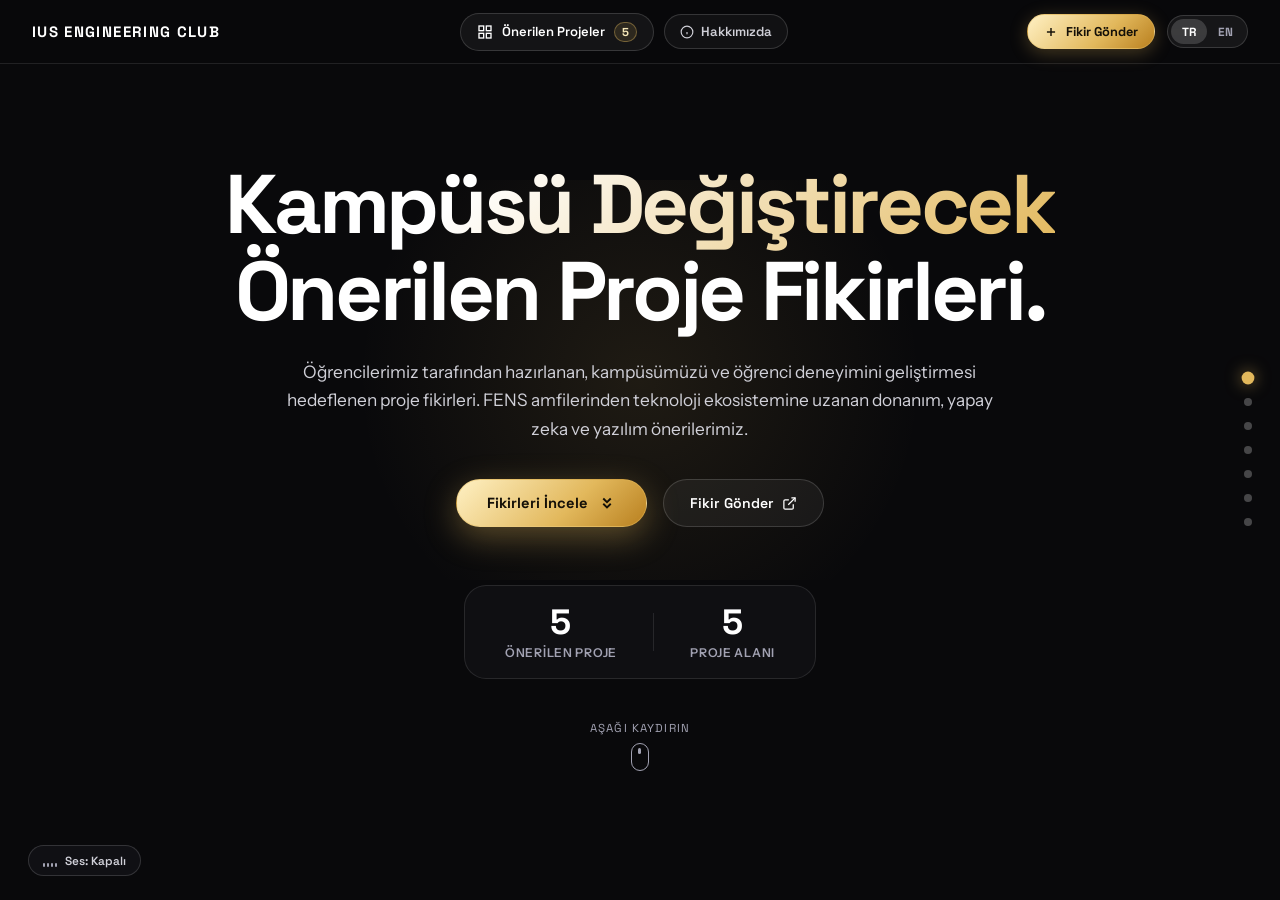
==== projects/index.html @ 91952388 "feat: add dedicated full-screen About Us section and instant root redirect to /projects/" ====
<!DOCTYPE html>
<html lang="tr">
<head>
  <meta charset="UTF-8">
  <meta name="viewport" content="width=device-width, initial-scale=1.0">
  <title id="page-title">IEC // Proje Fikirleri — IUS Mühendislik Kulübü</title>
  <meta name="description" id="page-meta-desc" content="International University of Sarajevo (IUS) Mühendislik Kulübü öğrenci proje fikirleri ve inovasyon portfolyosu. FENS öğrencileri tarafından tasarlanan donanım, IoT, yazılım ve yapay zeka önerileri.">
  <meta name="author" content="IUS Engineering Club (IEC)">
  <meta name="robots" content="index, follow">

  <!-- SEO & Canonical Link -->
  <link rel="canonical" href="https://hasankaan28.github.io/ius-engineering-events-site/projects/">
  <link rel="alternate" hreflang="tr" href="https://hasankaan28.github.io/ius-engineering-events-site/projects/?lang=tr">
  <link rel="alternate" hreflang="en" href="https://hasankaan28.github.io/ius-engineering-events-site/projects/?lang=en">
  <link rel="alternate" hreflang="x-default" href="https://hasankaan28.github.io/ius-engineering-events-site/projects/">

  <!-- Open Graph / Facebook / LinkedIn / WhatsApp Rich Preview -->
  <meta property="og:type" content="website">
  <meta property="og:site_name" content="IUS Engineering Club">
  <meta property="og:url" content="https://hasankaan28.github.io/ius-engineering-events-site/projects/">
  <meta property="og:title" id="og-title" content="IEC // Proje Fikirleri — IUS Mühendislik Kulübü">
  <meta property="og:description" id="og-desc" content="International University of Sarajevo (IUS) Mühendislik Kulübü öğrenci proje fikirleri ve inovasyon portfolyosu. FENS öğrencileri tarafından tasarlanan donanım, IoT, yazılım ve yapay zeka önerileri.">
  <meta property="og:image" content="https://hasankaan28.github.io/ius-engineering-events-site/projects/assets/powerbank_station_hero.jpg">
  <meta property="og:image:secure_url" content="https://hasankaan28.github.io/ius-engineering-events-site/projects/assets/powerbank_station_hero.jpg">
  <meta property="og:image:type" content="image/jpeg">
  <meta property="og:image:width" content="1376">
  <meta property="og:image:height" content="768">
  <meta property="og:image:alt" content="IUS PowerHub Akıllı Powerbank İstasyonu Mühendislik Proje Fikri">
  <meta property="og:locale" content="tr_TR">
  <meta property="og:locale:alternate" content="en_US">

  <!-- Twitter Card -->
  <meta name="twitter:card" content="summary_large_image">
  <meta name="twitter:url" content="https://hasankaan28.github.io/ius-engineering-events-site/projects/">
  <meta name="twitter:title" id="twitter-title" content="IEC // Proje Fikirleri — IUS Mühendislik Kulübü">
  <meta name="twitter:description" id="twitter-desc" content="International University of Sarajevo (IUS) Mühendislik Kulübü öğrenci proje fikirleri ve inovasyon portfolyosu. FENS öğrencileri tarafından tasarlanan donanım, IoT, yazılım ve yapay zeka önerileri.">
  <meta name="twitter:image" content="https://hasankaan28.github.io/ius-engineering-events-site/projects/assets/powerbank_station_hero.jpg">
  <meta name="twitter:image:alt" content="IUS PowerHub Akıllı Powerbank İstasyonu Mühendislik Proje Fikri">

  <!-- Favicon Set -->
  <link rel="icon" type="image/svg+xml" href="./assets/favicon.svg">
  <link rel="alternate icon" type="image/x-icon" href="./assets/favicon.svg">

  <!-- Structured Data: JSON-LD (Schema.org Organization, WebSite & ItemList) -->
  <script type="application/ld+json">
  {
    "@context": "https://schema.org",
    "@graph": [
      {
        "@type": "Organization",
        "@id": "https://hasankaan28.github.io/ius-engineering-events-site/#organization",
        "name": "IUS Engineering Club",
        "alternateName": "IEC",
        "url": "https://hasankaan28.github.io/ius-engineering-events-site/",
        "logo": "https://hasankaan28.github.io/ius-engineering-events-site/projects/assets/powerbank_station_hero.jpg",
        "parentOrganization": {
          "@type": "EducationalOrganization",
          "name": "International University of Sarajevo",
          "alternateName": "IUS",
          "url": "https://www.ius.edu.ba"
        },
        "department": {
          "@type": "Organization",
          "name": "Faculty of Engineering and Natural Sciences (FENS)"
        }
      },
      {
        "@type": "WebSite",
        "@id": "https://hasankaan28.github.io/ius-engineering-events-site/projects/#website",
        "url": "https://hasankaan28.github.io/ius-engineering-events-site/projects/",
        "name": "IEC // Innovation Showcase — IUS Engineering Portfolio",
        "publisher": {
          "@id": "https://hasankaan28.github.io/ius-engineering-events-site/#organization"
        },
        "inLanguage": ["tr", "en"]
      },
      {
        "@type": "ItemList",
        "@id": "https://hasankaan28.github.io/ius-engineering-events-site/projects/#itemlist",
        "name": "IUS Engineering Club Proposed Project Ideas",
        "description": "Student engineering project proposals and campus innovation concepts engineered by FENS students.",
        "numberOfItems": 5,
        "itemListElement": [
          {
            "@type": "ListItem",
            "position": 1,
            "name": "IUS PowerHub (Akıllı Powerbank İstasyonu)",
            "url": "https://hasankaan28.github.io/ius-engineering-events-site/projects/#powerbank-station"
          },
          {
            "@type": "ListItem",
            "position": 2,
            "name": "IUS Dining App (Yemekhane Menü & Geri Bildirim Sistemi)",
            "url": "https://hasankaan28.github.io/ius-engineering-events-site/projects/#dining-menu-system"
          },
          {
            "@type": "ListItem",
            "position": 3,
            "name": "DevHack 2027 (IUS 24 Saatlik Mühendislik Hackathonu)",
            "url": "https://hasankaan28.github.io/ius-engineering-events-site/projects/#devhack-2027"
          },
          {
            "@type": "ListItem",
            "position": 4,
            "name": "AI Prompt & Evaluation Labs (Uygulamalı LLM İstasyonu)",
            "url": "https://hasankaan28.github.io/ius-engineering-events-site/projects/#ai-prompt-labs"
          },
          {
            "@type": "ListItem",
            "position": 5,
            "name": "IUS Engineering Summit 2027 (Kariyer & Teknoloji Zirvesi)",
            "url": "https://hasankaan28.github.io/ius-engineering-events-site/projects/#ius-techsummit-2027"
          }
        ]
      }
    ]
  }
  </script>

  <!-- Google Fonts: Instrument Sans & Space Grotesk -->
  <link rel="preconnect" href="https://fonts.googleapis.com">
  <link rel="preconnect" href="https://fonts.gstatic.com" crossorigin>
  <link href="https://fonts.googleapis.com/css2?family=Instrument+Sans:ital,wght@0,400;0,500;0,600;0,700;1,400;1,600&family=Space+Grotesk:wght@500;600;700&display=swap" rel="stylesheet">
  
  <link rel="stylesheet" href="./style.css?v=5">
</head>
<body class="lang-tr theme-dark">

  <!-- ACCESSIBILITY: SCREEN READER LIVE ANNOUNCEMENTS -->
  <div id="sr-announcements" class="sr-only" aria-live="polite" aria-atomic="true"></div>

  <!-- ACCESSIBILITY: SKIP TO CONTENT -->
  <a href="#projects-wrapper" class="skip-to-content" data-i18n="skip_to_content">İçeriğe Doğrudan Geç</a>

  <!-- ADMIN MODE BANNER (Only displayed if ?admin=true is present in the URL) -->
  <div id="admin-mode-banner" class="admin-mode-banner" style="display: none;" role="status" aria-live="polite">
    <div class="admin-banner-inner">
      <span class="admin-badge">ADMIN MODE</span>
      <span class="admin-text" data-i18n="admin_banner_text">Yönetici Modu Aktif (Önizleme). Değişiklikler yalnızca bu tarayıcıda geçerlidir; kalıcı olması için JSON'u indirip repoya commit edin.</span>
      <a href="index.html" id="exit-admin-btn" class="btn-exit-admin" data-i18n="btn_exit_admin">Çıkış Yap</a>
    </div>
  </div>

  <!-- Ambient Sound Generator (Web Audio API) -->
  <div id="audio-indicator" class="sound-pill" title="Ses Aç/Kapat" data-i18n-title="title_sound" role="button" tabindex="0" aria-pressed="false" aria-label="Arka plan sesi aç veya kapat">
    <span class="sound-wave" aria-hidden="true">
      <span></span><span></span><span></span><span></span>
    </span>
    <span class="sound-label" data-i18n="sound_label">Ses: Kapalı</span>
  </div>

  <!-- FLOATING TOP NAVIGATION -->
  <header class="showcase-nav" role="banner">
    <div class="nav-container">
      <div class="nav-brand">
        <a href="#hero" class="brand-link" aria-label="Ana sayfaya git - IUS Engineering Club">
          <span class="brand-title">IUS ENGINEERING CLUB</span>
        </a>
      </div>

      <nav class="nav-center-menu" aria-label="Proje Kataloğu Gezintisi">
        <button class="nav-menu-btn" id="open-index-drawer" aria-haspopup="dialog" aria-expanded="false" aria-controls="index-drawer" aria-label="Tüm proje fikirleri kataloğunu aç">
          <svg width="16" height="16" viewBox="0 0 24 24" fill="none" stroke="currentColor" stroke-width="2" aria-hidden="true"><rect x="3" y="3" width="7" height="7"></rect><rect x="14" y="3" width="7" height="7"></rect><rect x="14" y="14" width="7" height="7"></rect><rect x="3" y="14" width="7" height="7"></rect></svg>
          <span data-i18n="all_projects">Tüm Fikirler</span>
          <span class="counter-chip" id="nav-project-count" aria-label="Toplam proje sayısı">-</span>
        </button>
        <a href="#about" class="nav-about-btn" id="nav-about-trigger" aria-label="Kulüp Hakkında Bilgi">
          <svg width="14" height="14" viewBox="0 0 24 24" fill="none" stroke="currentColor" stroke-width="2" aria-hidden="true"><circle cx="12" cy="12" r="10"></circle><line x1="12" y1="16" x2="12" y2="12"></line><line x1="12" y1="8" x2="12.01" y2="8"></line></svg>
          <span data-i18n="about_nav_link">Hakkımızda</span>
        </a>
      </nav>

      <div class="nav-actions">
        <!-- Google Form submission button (Fikir Gönder - Untouched) -->
        <a href="https://docs.google.com/forms/d/e/1FAIpQLSeZ3RHZbw2BMaboNw4yS0xLALOv4KXzXdAg1gyF-434rMP5Ew/viewform" target="_blank" rel="noopener noreferrer" class="btn-pill-primary" id="btn-submit-idea" title="Yeni Proje / Fikir Gönder" data-i18n-title="title_submit" aria-label="Google Forms üzerinden yeni proje fikri gönder">
          <svg width="14" height="14" viewBox="0 0 24 24" fill="none" stroke="currentColor" stroke-width="2.5" aria-hidden="true"><line x1="12" y1="5" x2="12" y2="19"></line><line x1="5" y1="12" x2="19" y2="12"></line></svg>
          <span data-i18n="btn_submit_idea">Fikir Gönder</span>
        </a>

        <!-- Language Switcher Pill -->
        <div class="lang-switcher" id="lang-toggle-group" role="group" aria-label="Dil Seçimi">
          <button class="lang-btn active" data-lang="tr" aria-label="Türkçe arayüz">TR</button>
          <button class="lang-btn" data-lang="en" aria-label="English interface">EN</button>
        </div>
      </div>
    </div>
  </header>

  <!-- VERTICAL RIGHT PROGRESS / DOT NAVIGATION -->
  <nav class="side-progress-nav" id="side-nav" aria-label="Bölüm İlerleme Gezintisi">
    <div class="progress-track" aria-hidden="true">
      <div class="progress-bar-fill" id="progress-bar-fill"></div>
    </div>
    <ul class="progress-dots" id="progress-dots-list">
      <!-- Injected dynamically via JS -->
    </ul>
  </nav>

  <!-- MAIN SCROLL CONTAINER -->
  <main class="showcase-scroll-container" id="scroll-container" role="main">

    <!-- HERO SECTION -->
    <section class="snap-section hero-section" id="hero" data-index="0" aria-labelledby="hero-title">
      <div class="hero-backdrop-glow" aria-hidden="true"></div>
      <div class="hero-content">
        <h1 class="hero-headline animate-slide-up" id="hero-title">
          <span class="gradient-text" data-i18n="hero_title_1">Kampüsü Değiştirecek</span><br>
          <span class="white-text" data-i18n="hero_title_2">Önerilen Proje Fikirleri.</span>
        </h1>

        <p class="hero-subtitle animate-slide-up delay-1" data-i18n="hero_subtitle">
          Öğrencilerimiz tarafından hazırlanan, kampüsümüzü ve öğrenci deneyimini geliştirmesi hedeflenen proje fikirleri. FENS amfilerinden teknoloji ekosistemine uzanan donanım, yapay zeka ve yazılım önerilerimiz.
        </p>

        <div class="hero-cta-group animate-slide-up delay-2">
          <a href="#powerbank-station" class="btn-glow-primary" id="start-tour-btn">
            <span data-i18n="hero_explore">Fikirleri İncele</span>
            <svg width="18" height="18" viewBox="0 0 24 24" fill="none" stroke="currentColor" stroke-width="2.5" aria-hidden="true"><path d="M7 13l5 5 5-5M7 6l5 5 5-5"/></svg>
          </a>
          <a href="https://docs.google.com/forms/d/e/1FAIpQLSeZ3RHZbw2BMaboNw4yS0xLALOv4KXzXdAg1gyF-434rMP5Ew/viewform" target="_blank" rel="noopener noreferrer" class="btn-pill-secondary" id="hero-secondary-cta">
            <span data-i18n="btn_submit_idea">Fikir Gönder</span>
            <svg width="15" height="15" viewBox="0 0 24 24" fill="none" stroke="currentColor" stroke-width="2" aria-hidden="true"><path d="M18 13v6a2 2 0 0 1-2 2H5a2 2 0 0 1-2-2V8a2 2 0 0 1 2-2h6"></path><polyline points="15 3 21 3 21 9"></polyline><line x1="10" y1="14" x2="21" y2="3"></line></svg>
          </a>
        </div>

        <!-- HERO STATS BAR (Strictly calculated from data/projects.json) -->
        <div class="hero-stats-bar animate-fade-in delay-3" id="hero-stats-bar" role="region" aria-label="Portfolyo İstatistikleri">
          <div class="stat-item">
            <div class="stat-number" id="hero-stat-projects">-</div>
            <div class="stat-label" data-i18n="stat_projects_label">Önerilen Proje</div>
          </div>
          <div class="stat-divider" aria-hidden="true"></div>
          <div class="stat-item">
            <div class="stat-number" id="hero-stat-categories">-</div>
            <div class="stat-label" data-i18n="stat_categories_label">Proje Alanı</div>
          </div>
        </div>

        <div class="scroll-down-hint" aria-hidden="true">
          <span data-i18n="scroll_hint">Aşağı Kaydırın</span>
          <div class="mouse-icon">
            <div class="wheel"></div>
          </div>
        </div>
      </div>
    </section>

    <!-- DYNAMIC PROJECT ARTICLES CONTAINER -->
    <div id="projects-wrapper" role="feed" aria-busy="false" aria-label="Önerilen Proje Fikirleri">
      <!-- Loading Skeleton (Replaced upon fetch) -->
      <div class="projects-loading-state" id="projects-loading-state" role="status">
        <div class="loading-spinner" aria-hidden="true"></div>
        <p data-i18n="loading_projects">Proje fikirleri yükleniyor...</p>
      </div>
    </div>

    <!-- ABOUT SECTION (Hakkımızda - Kulüp Vizyonu, Odak Alanları & İletişim) -->
    <section class="snap-section about-section" id="about" data-index="6" aria-labelledby="about-heading">
      <div class="about-backdrop-glow" aria-hidden="true"></div>
      <div class="about-container">
        
        <!-- Header & Emblem -->
        <div class="about-header-block animate-slide-up">
          <div class="about-emblem-row">
            <img src="./assets/favicon.svg" alt="IUS Engineering Club Emblem" class="about-club-emblem" width="48" height="48" loading="lazy">
            <div class="hero-badge about-badge">
              <span class="badge-dot"></span>
              <span data-i18n="about_badge">Kulüp Vizyonu & Topluluk</span>
            </div>
          </div>
          <h2 class="about-headline" id="about-heading">
            <span class="gradient-text" data-i18n="about_title_1">Geleceği Birlikte</span>
            <span class="white-text" data-i18n="about_title_2">İnşa Ediyoruz.</span>
          </h2>
          <p class="about-subtitle" data-i18n="about_subtitle">
            Uluslararası Saraybosna Üniversitesi Mühendislik ve Doğa Bilimleri Fakültesi (FENS) bünyesinde; teorik eğitimi kampüsün ihtiyaçlarına ve küresel mühendislik vizyonuna uygun somut projelere dönüştüren öğrenci inovasyon topluluğu.
          </p>
        </div>

        <!-- 3 Pillars Grid -->
        <div class="about-pillars-grid">
          <div class="about-pillar-card">
            <div class="about-pillar-icon" aria-hidden="true">
              <svg width="24" height="24" viewBox="0 0 24 24" fill="none" stroke="var(--accent-gold)" stroke-width="2"><rect x="4" y="4" width="16" height="16" rx="2"></rect><rect x="9" y="9" width="6" height="6"></rect><line x1="9" y1="1" x2="9" y2="4"></line><line x1="15" y1="1" x2="15" y2="4"></line><line x1="9" y1="20" x2="9" y2="23"></line><line x1="15" y1="20" x2="15" y2="23"></line><line x1="20" y1="9" x2="23" y2="9"></line><line x1="20" y1="15" x2="23" y2="15"></line><line x1="1" y1="9" x2="4" y2="9"></line><line x1="1" y1="15" x2="4" y2="15"></line></svg>
            </div>
            <h3 class="about-pillar-title" data-i18n="about_pillar_1_title">Donanım & Kampüs IoT</h3>
            <p class="about-pillar-desc" data-i18n="about_pillar_1_desc">Öğrenci kartı (RFID) entegrasyonlu akıllı dolaplar, otonom güç istasyonları ve mikrodenetleyici tabanlı kampüs donanımları.</p>
          </div>

          <div class="about-pillar-card">
            <div class="about-pillar-icon" aria-hidden="true">
              <svg width="24" height="24" viewBox="0 0 24 24" fill="none" stroke="var(--accent-cyan)" stroke-width="2"><polyline points="16 18 22 12 16 6"></polyline><polyline points="8 6 2 12 8 18"></polyline><line x1="14" y1="4" x2="10" y2="20"></line></svg>
            </div>
            <h3 class="about-pillar-title" data-i18n="about_pillar_2_title">Yazılım & Yapay Zeka</h3>
            <p class="about-pillar-desc" data-i18n="about_pillar_2_desc">Yemekhane canlı veri sistemleri, akran LLM ve modern araç laboratuvarları ile açık kaynak yazılım mimarileri.</p>
          </div>

          <div class="about-pillar-card">
            <div class="about-pillar-icon" aria-hidden="true">
              <svg width="24" height="24" viewBox="0 0 24 24" fill="none" stroke="var(--accent-gold-light)" stroke-width="2"><path d="M17 21v-2a4 4 0 0 0-4-4H5a4 4 0 0 0-4 4v2"></path><circle cx="9" cy="7" r="4"></circle><path d="M23 21v-2a4 4 0 0 0-3-3.87"></path><path d="M16 3.13a4 4 0 0 1 0 7.75"></path></svg>
            </div>
            <h3 class="about-pillar-title" data-i18n="about_pillar_3_title">Ekosistem & Hackathonlar</h3>
            <p class="about-pillar-desc" data-i18n="about_pillar_3_desc">Saraybosna teknoloji ekosistemi ile köprü, 48 saatlik DevHack yarışmaları ve mezun-öğrenci mentörlük ağı.</p>
          </div>
        </div>

        <!-- Metrics Row -->
        <div class="about-metrics-bar">
          <div class="about-metric-item">
            <span class="about-metric-val">+35</span>
            <span class="about-metric-lbl" data-i18n="about_stat_members">Aktif Üye & Geliştirici</span>
          </div>
          <div class="about-metric-divider" aria-hidden="true"></div>
          <div class="about-metric-item">
            <span class="about-metric-val">6</span>
            <span class="about-metric-lbl" data-i18n="about_stat_depts">FENS Mühendislik Disiplini</span>
          </div>
          <div class="about-metric-divider" aria-hidden="true"></div>
          <div class="about-metric-item">
            <span class="about-metric-val">5</span>
            <span class="about-metric-lbl" data-i18n="about_stat_proposals">Hazır Proje Önerisi</span>
          </div>
          <div class="about-metric-divider" aria-hidden="true"></div>
          <div class="about-metric-item">
            <span class="about-metric-val">100%</span>
            <span class="about-metric-lbl" data-i18n="about_stat_initiative">Öğrenci İnisiyatifi</span>
          </div>
        </div>

        <!-- Actions & Navigation Bar -->
        <div class="about-actions-group">
          <a href="https://docs.google.com/forms/d/e/1FAIpQLSeZ3RHZbw2BMaboNw4yS0xLALOv4KXzXdAg1gyF-434rMP5Ew/viewform" target="_blank" rel="noopener noreferrer" class="btn-glow-primary">
            <svg width="16" height="16" viewBox="0 0 24 24" fill="none" stroke="currentColor" stroke-width="2.5" aria-hidden="true"><line x1="12" y1="5" x2="12" y2="19"></line><line x1="5" y1="12" x2="19" y2="12"></line></svg>
            <span data-i18n="about_cta_join">Bu Vizyona Katıl / Fikir Gönder</span>
          </a>
          <a href="https://www.ius.edu.ba" target="_blank" rel="noopener noreferrer" class="btn-pill-secondary">
            <svg width="15" height="15" viewBox="0 0 24 24" fill="none" stroke="currentColor" stroke-width="2" aria-hidden="true"><circle cx="12" cy="12" r="10"></circle><line x1="2" y1="12" x2="22" y2="12"></line><path d="M12 2a15.3 15.3 0 0 1 4 10 15.3 15.3 0 0 1-4 10 15.3 15.3 0 0 1-4-10 15.3 15.3 0 0 1 4-10z"></path></svg>
            <span data-i18n="about_cta_web">IUS Resmi Web</span>
          </a>
          <a href="#hero" class="btn-pill-secondary" id="btn-back-to-top">
            <svg width="15" height="15" viewBox="0 0 24 24" fill="none" stroke="currentColor" stroke-width="2" aria-hidden="true"><line x1="12" y1="19" x2="12" y2="5"></line><polyline points="5 12 12 5 19 12"></polyline></svg>
            <span data-i18n="footer_back_to_top">Yukarı Dön</span>
          </a>
        </div>

        <!-- Integrated Footer Details -->
        <footer class="about-footer-compact" role="contentinfo">
          <p class="about-footer-copy" data-i18n="footer_affiliation">Uluslararası Saraybosna Üniversitesi (IUS) Mühendislik ve Doğa Bilimleri Fakültesi (FENS) Öğrenci Kulübü Portfolyosu.</p>
          <p class="about-footer-copyright">&copy; 2026 IUS Engineering Club. Tüm hakları saklıdır.</p>
        </footer>

      </div>
    </section>

  </main>

  <!-- QUICK INDEX DRAWER (KATALOG ÇEKMECESİ - Arama, Kategori Filtresi & Sıralama) -->
  <aside class="index-drawer" id="index-drawer" aria-hidden="true" role="dialog" aria-modal="true" aria-labelledby="drawer-heading">
    <div class="drawer-overlay" id="drawer-backdrop" tabindex="-1"></div>
    <div class="drawer-panel">
      <div class="drawer-header">
        <div class="drawer-title-group">
          <h2 id="drawer-heading" data-i18n="drawer_title">Proje Kataloğu</h2>
          <p data-i18n="drawer_subtitle">Doğrudan ilgilendiğiniz proje fikrine atlayın</p>
        </div>
        <button class="drawer-close-btn" id="close-index-drawer" aria-label="Kataloğu Kapat">
          <svg width="20" height="20" viewBox="0 0 24 24" fill="none" stroke="currentColor" stroke-width="2" aria-hidden="true"><line x1="18" y1="6" x2="6" y2="18"></line><line x1="6" y1="6" x2="18" y2="18"></line></svg>
        </button>
      </div>

      <!-- Live Search Box -->
      <div class="drawer-search-box">
        <svg width="16" height="16" viewBox="0 0 24 24" fill="none" stroke="currentColor" stroke-width="2" aria-hidden="true"><circle cx="11" cy="11" r="8"></circle><line x1="21" y1="21" x2="16.65" y2="16.65"></line></svg>
        <input type="text" id="drawer-search-input" placeholder="Proje, kategori veya etiket ara..." data-i18n-ph="search_placeholder" aria-label="Proje, kategori veya etiket ara">
      </div>

      <!-- Controls: Category Chips & Sort Selector -->
      <div class="drawer-controls-bar">
        <div class="drawer-sort-group">
          <label for="drawer-sort-select" data-i18n="sort_label">Sırala:</label>
          <select id="drawer-sort-select" class="drawer-select" aria-label="Projeleri sıralama kriteri">
            <option value="default" data-i18n="sort_default">Varsayılan Sıra</option>
            <option value="difficulty-desc" data-i18n="sort_diff_desc">Zorluk (En Yüksek)</option>
            <option value="difficulty-asc" data-i18n="sort_diff_asc">Zorluk (En Düşük)</option>
            <option value="sponsor" data-i18n="sort_sponsor">Sponsor Durumu</option>
          </select>
        </div>

        <div class="drawer-category-chips" id="drawer-category-chips" role="group" aria-label="Kategori filtreleri">
          <!-- Dynamically populated category chips -->
        </div>
      </div>

      <!-- Filtered List of Projects -->
      <div class="drawer-list" id="drawer-projects-list" role="list" aria-label="Filtrelenmiş proje listesi">
        <!-- Injected dynamically via JS -->
      </div>

      <div class="drawer-about-box">
        <a href="#about" class="drawer-about-link" id="drawer-about-btn">
          <svg width="16" height="16" viewBox="0 0 24 24" fill="none" stroke="var(--accent-gold)" stroke-width="2" aria-hidden="true"><circle cx="12" cy="12" r="10"></circle><line x1="12" y1="16" x2="12" y2="12"></line><line x1="12" y1="8" x2="12.01" y2="8"></line></svg>
          <span data-i18n="about_nav_link">Kulüp Vizyonu & Hakkımızda</span>
        </a>
      </div>
    </div>
  </aside>

  <!-- PROJE DETAY MODALI (Derin Link #slug ve Tam İnceleme) -->
  <div class="detail-modal-wrapper" id="detail-modal" aria-hidden="true" role="dialog" aria-modal="true" aria-labelledby="detail-modal-title" aria-describedby="detail-modal-tagline">
    <div class="detail-modal-overlay" id="detail-modal-backdrop" tabindex="-1"></div>
    <div class="detail-modal-dialog">
      <div class="detail-modal-header">
        <div class="detail-meta-tags" id="detail-meta-tags">
          <!-- Category, Status, Sponsor tags -->
        </div>
        <h2 id="detail-modal-title" class="detail-title">-</h2>
        <p class="detail-tagline" id="detail-modal-tagline">-</p>
        <button class="modal-close-btn" id="close-detail-modal" aria-label="Detay Penceresini Kapat">
          <svg width="20" height="20" viewBox="0 0 24 24" fill="none" stroke="currentColor" stroke-width="2" aria-hidden="true"><line x1="18" y1="6" x2="6" y2="18"></line><line x1="6" y1="6" x2="18" y2="18"></line></svg>
        </button>
      </div>

      <div class="detail-modal-body" id="detail-modal-body">
        <!-- Dynamically injected deep dive details -->
      </div>

      <div class="detail-modal-footer">
        <button type="button" class="btn-pill-secondary" id="btn-detail-share">
          <svg width="15" height="15" viewBox="0 0 24 24" fill="none" stroke="currentColor" stroke-width="2" aria-hidden="true"><path d="M4 12v8a2 2 0 0 0 2 2h12a2 2 0 0 0 2-2v-8"></path><polyline points="16 6 12 2 8 6"></polyline><line x1="12" y1="2" x2="12" y2="15"></line></svg>
          <span data-i18n="btn_copy_link">Bağlantıyı Kopyala</span>
        </button>
        <!-- Conditional Join / Support button (Only rendered if project.joinUrl is not null) -->
        <a href="#" target="_blank" rel="noopener noreferrer" class="btn-glow-primary" id="btn-detail-join" style="display: none;">
          <span data-i18n="btn_support_project">Bu Projeye Katıl / Destek Ol</span>
          <svg width="16" height="16" viewBox="0 0 24 24" fill="none" stroke="currentColor" stroke-width="2.5" aria-hidden="true"><path d="M5 12h14M13 6l6 6-6 6"/></svg>
        </a>
      </div>
    </div>
  </div>

  <!-- IN-PLACE LIVE EDIT MODAL (Yalnızca ?admin=true modunda erişilebilir) -->
  <div class="edit-modal-wrapper" id="edit-modal" aria-hidden="true" role="dialog" aria-modal="true" aria-labelledby="edit-modal-title">
    <div class="edit-modal-overlay" id="edit-modal-backdrop" tabindex="-1"></div>
    <div class="edit-modal-dialog">
      <div class="edit-modal-header">
        <h2 id="edit-modal-title" data-i18n="edit_modal_title">Projeyi Düzenle (Yönetici Modu)</h2>
        <p class="modal-subtitle" data-i18n="edit_modal_desc">Metinleri, sponsorluk durumunu, görselleri ve teknik parametreleri anında değiştirin.</p>
        <button class="modal-close-btn" id="close-edit-modal" aria-label="Düzenleme Penceresini Kapat">
          <svg width="20" height="20" viewBox="0 0 24 24" fill="none" stroke="currentColor" stroke-width="2" aria-hidden="true"><line x1="18" y1="6" x2="6" y2="18"></line><line x1="6" y1="6" x2="18" y2="18"></line></svg>
        </button>
      </div>

      <form class="edit-modal-form" id="edit-project-form">
        <input type="hidden" id="edit-project-id">

        <div class="form-row two-cols">
          <div class="form-group">
            <label for="edit-title-tr" data-i18n="label_title_tr">Başlık (Türkçe)</label>
            <input type="text" id="edit-title-tr" required>
          </div>
          <div class="form-group">
            <label for="edit-title-en" data-i18n="label_title_en">Title (English)</label>
            <input type="text" id="edit-title-en" required>
          </div>
        </div>

        <div class="form-row two-cols">
          <div class="form-group">
            <label for="edit-tagline-tr" data-i18n="label_tagline_tr">Slogan / Kısa Açıklama (Türkçe)</label>
            <input type="text" id="edit-tagline-tr" required>
          </div>
          <div class="form-group">
            <label for="edit-tagline-en" data-i18n="label_tagline_en">Tagline (English)</label>
            <input type="text" id="edit-tagline-en" required>
          </div>
        </div>

        <div class="form-row two-cols">
          <div class="form-group">
            <label for="edit-category-tr" data-i18n="label_category_tr">Kategori (TR)</label>
            <input type="text" id="edit-category-tr">
          </div>
          <div class="form-group">
            <label for="edit-author" data-i18n="label_author">Öneren / Yazar</label>
            <input type="text" id="edit-author">
          </div>
        </div>

        <!-- 3 Standard Sponsor Status Options & Project Status -->
        <div class="form-row two-cols">
          <div class="form-group">
            <label for="edit-sponsor-status" data-i18n="label_sponsor_status">Sponsor Durumu</label>
            <select id="edit-sponsor-status" class="drawer-select">
              <option value="">Belirtilmedi / None</option>
              <option value="Sponsor Aranıyor">Sponsor Aranıyor / Seeking Sponsor</option>
              <option value="Sponsor Gerekmiyor">Sponsor Gerekmiyor / No Sponsor Needed</option>
            </select>
          </div>
          <div class="form-group">
            <label for="edit-project-status" data-i18n="label_project_status">Proje Durumu</label>
            <select id="edit-project-status" class="drawer-select">
              <option value="Öneri">Öneri / Proposal</option>
              <option value="Planlanan">Planlanan / Planned</option>
              <option value="Prototip">Prototip / Prototype</option>
              <option value="Aktif">Aktif / Active</option>
            </select>
          </div>
        </div>

        <div class="form-row two-cols">
          <div class="form-group">
            <label for="edit-difficulty" data-i18n="label_difficulty">Zorluk Seviyesi (1 - 5)</label>
            <div class="range-slider-group">
              <input type="range" id="edit-difficulty" min="1" max="5" value="3" step="1">
              <span class="range-val" id="edit-difficulty-val">3/5</span>
            </div>
          </div>
          <div class="form-group">
            <label for="edit-ownership-tr" data-i18n="label_owner">Proje Sorumlusu / Ekip (TR)</label>
            <input type="text" id="edit-ownership-tr">
          </div>
        </div>

        <!-- Color Palette Selection in Modal (Admin Mode Only) -->
        <div class="form-group">
          <label data-i18n="label_palette">Renk Paleti (5 Resmi Seçenek)</label>
          <div class="palette-modal-picker" id="modal-palette-picker"></div>
          <input type="hidden" id="edit-palette" value="gothic-noir">
        </div>

        <!-- Visual Selector -->
        <div class="form-group">
          <label data-i18n="label_gallery">Konsept Görsel Seçimi</label>
          <div class="image-gallery-picker" id="gallery-picker">
            <div class="gallery-choice" data-src="./assets/powerbank_station_hero.webp">
              <img src="./assets/powerbank_station_hero-sm.webp" alt="PowerHub" width="120" height="75" loading="lazy">
              <span>IUS PowerHub</span>
            </div>
            <div class="gallery-choice" data-src="./assets/hackathon_event_hero.webp">
              <img src="./assets/hackathon_event_hero-sm.webp" alt="DevHack" width="120" height="75" loading="lazy">
              <span>DevHack 2027</span>
            </div>
            <div class="gallery-choice" data-src="./assets/ai_lab_hero.webp">
              <img src="./assets/ai_lab_hero-sm.webp" alt="AI Lab" width="120" height="75" loading="lazy">
              <span>AI Labs Station</span>
            </div>
            <div class="gallery-choice" data-src="./assets/dining_app_hero.webp">
              <img src="./assets/dining_app_hero-sm.webp" alt="Dining App" width="120" height="75" loading="lazy">
              <span>IUS Dining App</span>
            </div>
            <div class="gallery-choice" data-src="./assets/engineering_summit_hero.webp">
              <img src="./assets/engineering_summit_hero-sm.webp" alt="Summit" width="120" height="75" loading="lazy">
              <span>TechSummit Keynote</span>
            </div>
          </div>
          <input type="text" id="edit-image-url" placeholder="veya Özel Görsel URL'si yapıştırın..." data-i18n-ph="ph_custom_url">
        </div>

        <div class="form-row two-cols">
          <div class="form-group">
            <label for="edit-problem-tr" data-i18n="label_problem_tr">Problem / Gerekçe (Türkçe)</label>
            <textarea id="edit-problem-tr" rows="3"></textarea>
          </div>
          <div class="form-group">
            <label for="edit-problem-en" data-i18n="label_problem_en">Problem / Motivation (English)</label>
            <textarea id="edit-problem-en" rows="3"></textarea>
          </div>
        </div>

        <div class="form-row two-cols">
          <div class="form-group">
            <label for="edit-solution-tr" data-i18n="label_solution_tr">Önerilen Çözüm & Mühendislik İşleyişi (Türkçe)</label>
            <textarea id="edit-solution-tr" rows="4"></textarea>
          </div>
          <div class="form-group">
            <label for="edit-solution-en" data-i18n="label_solution_en">Proposed Solution & Technical Operation (English)</label>
            <textarea id="edit-solution-en" rows="4"></textarea>
          </div>
        </div>

        <div class="form-row two-cols">
          <div class="form-group">
            <label for="edit-first-step-tr" data-i18n="label_first_step_tr">İlk Somut Adım (Türkçe)</label>
            <input type="text" id="edit-first-step-tr">
          </div>
          <div class="form-group">
            <label for="edit-first-step-en" data-i18n="label_first_step_en">First Concrete Step (English)</label>
            <input type="text" id="edit-first-step-en">
          </div>
        </div>

        <div class="edit-modal-footer">
          <button type="button" class="btn-text-danger" id="btn-reset-project-default">
            <span data-i18n="btn_reset">Varsayılana Sıfırla</span>
          </button>
          <div class="footer-actions-right">
            <button type="button" class="btn-pill-secondary" id="btn-copy-project-json" title="Güncel JSON'u kopyalayıp repoya yapıştırabilirsiniz">
              <span data-i18n="btn_copy_json">JSON Kopyala</span>
            </button>
            <button type="button" class="btn-pill-secondary" id="btn-download-project-json" title="Repoya commit etmek üzere projects.json dosyasını indirin">
              <span data-i18n="btn_download_json">projects.json İndir</span>
            </button>
            <button type="submit" class="btn-glow-primary" id="btn-save-project-edits">
              <span data-i18n="btn_save_changes">Önizlemeyi Kaydet</span>
            </button>
          </div>
        </div>
      </form>
    </div>
  </div>

  <!-- TOAST NOTIFICATIONS -->
  <div class="toast-container" id="toast-container" role="status" aria-live="polite"></div>

  <!-- LOAD APP LOGIC (Single Source: data/projects.json via fetch) -->
  <script src="./app.js?v=5"></script>
</body>
</html>
---- projects/style.css ----
/* ==========================================================================
   IUS ENGINEERING CLUB — INNOVATION SHOWCASE STYLES
   Design System: Dark Graphite & Architectural Warm Gold (Sponsor Suite)
   WCAG 2.2 AA/AAA Compliant Tokens, Single Cohesive Palette & High Contrast
   ========================================================================== */

:root {
  /* ========================================================================
     DESIGN TOKENS — DARK GRAPHITE & WARM GOLD (SPONSOR SUITE)
     ======================================================================== */

  /* Surface Tokens (Dark Obsidian & Graphite Canvas) */
  --bg-deep: #09090B;               /* Deepest obsidian black background */
  --bg-surface: #121216;            /* Elevated graphite surface for nav, modals, drawers */
  --bg-card: rgba(20, 20, 26, 0.78);/* Frosted graphite glass card fill */
  --bg-card-hover: rgba(28, 28, 36, 0.92); /* Elevated card hover state */
  --bg-glass-modal: rgba(14, 14, 18, 0.94);/* Deep frosted glass for dialog windows */
  --bg-input: rgba(255, 255, 255, 0.05);   /* Input field background */

  /* Border & Separation Tokens */
  --border-subtle: rgba(255, 255, 255, 0.10); /* Subtle glass dividers */
  --border-active: rgba(255, 255, 255, 0.24); /* Interactive hover border */
  --border-glass: rgba(255, 255, 255, 0.15);  /* Structural frosted glass boundary */
  --border-gold: rgba(226, 184, 92, 0.40);    /* Warm gold accent border */
  --border-gold-strong: #E2B85C;              /* Solid warm gold border */

  /* Typography Colors (Calibrated for WCAG AA/AAA & Low-Brightness Displays) */
  --text-primary: #FFFFFF;          /* Pure White (Contrast > 18:1 vs deep bg - AAA) */
  --text-secondary: #D0D0D8;        /* High-Contrast Silver Gray (Contrast > 11:1 - AAA) */
  --text-tertiary: #A2A2B2;         /* Muted Slate Gray (Contrast > 6.5:1 - WCAG AA >= 4.5:1) */
  --text-accent: #F6E7B8;           /* Pale Champagne Gold highlight text */
  --text-on-gold: #141008;          /* Deep Obsidian Brown text on primary gold CTA (Contrast 9.5:1 - AAA) */

  /* Primary Accent Tokens (Warm Architectural Gold - Strictly for CTAs & Micro-Highlights) */
  --accent-gold: #E2B85C;           /* Warm Architectural Gold primary token */
  --accent-gold-hover: #F2C96D;     /* Slightly brighter warm gold on hover */
  --accent-gold-light: #F6E7B8;     /* Pale champagne gold for badges & headings */
  --accent-gold-dark: #B9801F;      /* Rich amber gold for button gradient base */
  --accent-gold-subtle: rgba(226, 184, 92, 0.12); /* 12% gold wash for chips/badges */
  --gold-glow: rgba(226, 184, 92, 0.32);           /* Subtle gold elevation shadow */

  /* Project Subtle Accent Default (Muted & Harmonious) */
  --accent-tint: #C5C5CD;           /* Muted Platinum default */

  /* Typography Families */
  --font-main: 'Instrument Sans', -apple-system, BlinkMacSystemFont, "Segoe UI", Roboto, sans-serif;
  --font-heading: 'Space Grotesk', 'Instrument Sans', sans-serif;
  --font-mono: 'Space Grotesk', monospace;

  /* Spacing & Radii */
  --nav-height: 64px;
  --radius-xs: 4px;
  --radius-sm: 8px;
  --radius-md: 14px;
  --radius-lg: 22px;
  --radius-full: 9999px;

  /* Transitions */
  --transition-smooth: all 0.36s cubic-bezier(0.16, 1, 0.3, 1);
  --transition-snappy: all 0.2s cubic-bezier(0.25, 0.8, 0.25, 1);
}

/* ==========================================================================
   RESET & BASE
   ========================================================================== */
*, *::before, *::after {
  box-sizing: border-box;
  margin: 0;
  padding: 0;
}

html, body {
  width: 100%;
  height: 100%;
  background-color: var(--bg-deep);
  color: var(--text-primary);
  font-family: var(--font-main);
  overflow-x: hidden;
  -webkit-font-smoothing: antialiased;
  -moz-osx-font-smoothing: grayscale;
}

/* Accessibility: Visually Hidden for Screen Readers */
.sr-only {
  position: absolute !important;
  width: 1px !important;
  height: 1px !important;
  padding: 0 !important;
  margin: -1px !important;
  overflow: hidden !important;
  clip: rect(0, 0, 0, 0) !important;
  white-space: nowrap !important;
  border: 0 !important;
}

/* Accessibility: Skip to Content Link */
.skip-to-content {
  position: fixed;
  top: -100px;
  left: 20px;
  z-index: 9999;
  background: var(--accent-gold);
  color: var(--text-on-gold);
  font-family: var(--font-heading);
  font-weight: 700;
  font-size: 0.88rem;
  padding: 12px 20px;
  border-radius: var(--radius-sm);
  text-decoration: none;
  box-shadow: 0 8px 30px rgba(0, 0, 0, 0.6);
  transition: top 0.2s ease;
}
.skip-to-content:focus {
  top: 20px;
  outline: 3px solid #ffffff;
  outline-offset: 2px;
}

/* Visible Keyboard Focus Ring (WCAG 2.2 AA Focus Appearance) */
:focus-visible {
  outline: 2px solid var(--accent-gold) !important;
  outline-offset: 3px !important;
}

/* Custom Scrollbar */
::-webkit-scrollbar {
  width: 6px;
}
::-webkit-scrollbar-track {
  background: var(--bg-deep);
}
::-webkit-scrollbar-thumb {
  background: rgba(255, 255, 255, 0.18);
  border-radius: var(--radius-full);
}
::-webkit-scrollbar-thumb:hover {
  background: rgba(226, 184, 92, 0.5);
}

/* ==========================================================================
   SCROLL CONTAINER
   ========================================================================== */
.showcase-scroll-container {
  width: 100%;
  height: 100vh;
  overflow-y: auto;
  scroll-snap-type: y mandatory;
  scroll-behavior: smooth;
  position: relative;
}

.snap-section {
  width: 100%;
  min-height: 100vh;
  scroll-snap-align: start;
  scroll-snap-stop: always;
  display: flex;
  align-items: center;
  justify-content: center;
  position: relative;
  padding: calc(var(--nav-height) + 32px) 6% 48px;
}

/* ==========================================================================
   ADMIN MODE BANNER (?admin=true Only)
   ========================================================================== */
.admin-mode-banner {
  position: fixed;
  top: 0;
  left: 0;
  width: 100%;
  z-index: 2000;
  background: linear-gradient(90deg, #15130D 0%, #221D12 100%);
  border-bottom: 1px solid var(--border-gold);
  padding: 8px 24px;
  box-shadow: 0 4px 20px rgba(0, 0, 0, 0.6);
}

.admin-banner-inner {
  max-width: 1440px;
  margin: 0 auto;
  display: flex;
  align-items: center;
  justify-content: space-between;
  gap: 16px;
  font-family: var(--font-heading);
  font-size: 0.82rem;
  color: var(--accent-gold-light);
}

.admin-badge {
  background: var(--accent-gold);
  color: var(--text-on-gold);
  font-weight: 800;
  letter-spacing: 0.1em;
  padding: 3px 8px;
  border-radius: var(--radius-xs);
  font-size: 0.68rem;
  text-transform: uppercase;
}

.admin-text {
  flex: 1;
  font-size: 0.8rem;
  color: var(--text-secondary);
}

.btn-exit-admin {
  color: var(--accent-gold);
  text-decoration: underline;
  font-weight: 600;
  transition: opacity 0.2s;
  white-space: nowrap;
}
.btn-exit-admin:hover {
  opacity: 0.8;
}

/* ==========================================================================
   FLOATING TOP NAVIGATION
   ========================================================================== */
.showcase-nav {
  position: fixed;
  top: 0;
  left: 0;
  width: 100%;
  height: var(--nav-height);
  z-index: 1000;
  background: rgba(9, 9, 11, 0.85);
  backdrop-filter: blur(24px);
  -webkit-backdrop-filter: blur(24px);
  border-bottom: 1px solid var(--border-subtle);
  transition: var(--transition-smooth);
}

.nav-container {
  max-width: 1440px;
  height: 100%;
  margin: 0 auto;
  padding: 0 32px;
  display: flex;
  align-items: center;
  justify-content: space-between;
}

.nav-brand .brand-link {
  display: flex;
  align-items: center;
  text-decoration: none;
  color: inherit;
}

.brand-title {
  font-family: var(--font-heading);
  font-size: 0.94rem;
  font-weight: 700;
  letter-spacing: 0.09em;
  color: var(--text-primary);
  text-transform: uppercase;
  transition: var(--transition-snappy);
}
.brand-title:hover {
  color: var(--accent-gold-light);
}

.nav-center-menu {
  display: flex;
  align-items: center;
  gap: 10px;
}

.nav-about-btn {
  display: inline-flex;
  align-items: center;
  gap: 7px;
  padding: 8px 15px;
  background: rgba(255, 255, 255, 0.04);
  border: 1px solid var(--border-glass);
  border-radius: var(--radius-full);
  color: var(--text-secondary);
  font-family: var(--font-heading);
  font-size: 0.82rem;
  font-weight: 600;
  text-decoration: none;
  cursor: pointer;
  transition: var(--transition-snappy);
}
.nav-about-btn:hover {
  background: rgba(226, 184, 92, 0.12);
  border-color: var(--border-gold);
  color: var(--accent-gold);
  transform: translateY(-1px);
}

.nav-menu-btn {
  display: inline-flex;
  align-items: center;
  gap: 9px;
  padding: 8px 16px;
  background: rgba(255, 255, 255, 0.05);
  border: 1px solid var(--border-glass);
  border-radius: var(--radius-full);
  color: var(--text-primary);
  font-family: var(--font-heading);
  font-size: 0.82rem;
  font-weight: 600;
  cursor: pointer;
  transition: var(--transition-snappy);
}
.nav-menu-btn:hover {
  background: rgba(255, 255, 255, 0.10);
  border-color: var(--border-gold);
}

.counter-chip {
  padding: 2px 7px;
  border-radius: var(--radius-full);
  background: var(--accent-gold-subtle);
  border: 1px solid var(--border-gold);
  color: var(--accent-gold-light);
  font-size: 0.72rem;
  font-weight: 700;
}

.nav-actions {
  display: flex;
  align-items: center;
  gap: 12px;
}

/* Primary Action Button (Fikir Gönder - Header CTA) */
.btn-pill-primary {
  display: inline-flex;
  align-items: center;
  gap: 8px;
  padding: 8px 16px;
  border-radius: var(--radius-full);
  text-decoration: none;
  font-family: var(--font-heading);
  font-size: 0.8rem;
  font-weight: 700;
  color: var(--text-on-gold) !important;
  background: linear-gradient(135deg, #FFF1C4 0%, #E2B85C 60%, #B9801F 100%) !important;
  border: 1px solid rgba(226, 184, 92, 0.45) !important;
  box-shadow: 0 4px 18px rgba(226, 184, 92, 0.28) !important;
  transition: var(--transition-snappy);
}
.btn-pill-primary:hover {
  transform: translateY(-2px);
  box-shadow: 0 8px 24px rgba(226, 184, 92, 0.42) !important;
  color: var(--text-on-gold) !important;
}

/* Language Switcher */
.lang-switcher {
  display: inline-flex;
  padding: 3px;
  background: rgba(255, 255, 255, 0.06);
  border: 1px solid var(--border-glass);
  border-radius: var(--radius-full);
}
.lang-btn {
  padding: 5px 11px;
  border: none;
  background: transparent;
  color: var(--text-tertiary);
  font-family: var(--font-heading);
  font-size: 0.74rem;
  font-weight: 700;
  border-radius: var(--radius-full);
  cursor: pointer;
  transition: var(--transition-snappy);
}
.lang-btn:hover {
  color: var(--text-secondary);
}
.lang-btn.active {
  background: rgba(255, 255, 255, 0.16);
  color: #FFFFFF;
}

/* Ambient Sound Pill */
.sound-pill {
  position: fixed;
  bottom: 24px;
  left: 28px;
  z-index: 990;
  display: inline-flex;
  align-items: center;
  gap: 8px;
  padding: 7px 14px;
  border-radius: var(--radius-full);
  background: rgba(18, 18, 22, 0.88);
  border: 1px solid var(--border-glass);
  backdrop-filter: blur(14px);
  cursor: pointer;
  color: var(--text-secondary);
  font-family: var(--font-heading);
  font-size: 0.74rem;
  font-weight: 600;
  transition: var(--transition-snappy);
}
.sound-pill:hover,
.sound-pill.active {
  border-color: var(--border-gold);
  color: #FFFFFF;
}
.sound-wave {
  display: flex;
  align-items: flex-end;
  gap: 2px;
  height: 12px;
}
.sound-wave span {
  width: 2px;
  height: 4px;
  background: var(--text-tertiary);
  border-radius: 1px;
  transition: height 0.2s;
}
.sound-pill.active .sound-wave span {
  background: var(--accent-gold);
  animation: soundBars 1.2s ease infinite alternate;
}
.sound-pill.active .sound-wave span:nth-child(2) { animation-delay: 0.2s; }
.sound-pill.active .sound-wave span:nth-child(3) { animation-delay: 0.4s; }
.sound-pill.active .sound-wave span:nth-child(4) { animation-delay: 0.1s; }

@keyframes soundBars {
  0% { height: 3px; }
  100% { height: 12px; }
}

/* ==========================================================================
   VERTICAL RIGHT PROGRESS / DOT NAVIGATION
   ========================================================================== */
.side-progress-nav {
  position: fixed;
  right: 28px;
  top: 50%;
  transform: translateY(-50%);
  z-index: 950;
  display: flex;
  align-items: center;
}

.progress-track {
  display: none;
}

.progress-dots {
  list-style: none;
  display: flex;
  flex-direction: column;
  gap: 16px;
}

.dot-item {
  position: relative;
  display: flex;
  align-items: center;
  justify-content: center;
}

.dot-btn {
  width: 8px;
  height: 8px;
  border-radius: 50%;
  border: none;
  background: rgba(255, 255, 255, 0.25);
  cursor: pointer;
  transition: var(--transition-snappy);
}
.dot-item:hover .dot-btn {
  background: rgba(255, 255, 255, 0.55);
}
.dot-item.active .dot-btn {
  background: var(--accent-gold);
  transform: scale(1.6);
  box-shadow: 0 0 10px rgba(226, 184, 92, 0.6);
}
.dot-tooltip {
  position: absolute;
  right: calc(100% + 12px);
  padding: 4px 10px;
  background: rgba(18, 18, 22, 0.94);
  border: 1px solid var(--border-glass);
  border-radius: var(--radius-xs);
  font-family: var(--font-heading);
  font-size: 0.7rem;
  color: #FFFFFF;
  white-space: nowrap;
  opacity: 0;
  pointer-events: none;
  transition: opacity 0.2s ease;
}
.dot-item:hover .dot-tooltip {
  opacity: 1;
}

/* ==========================================================================
   HERO SECTION
   ========================================================================== */
.hero-section {
  text-align: center;
  overflow: hidden;
}

.hero-backdrop-glow {
  position: absolute;
  top: 20%;
  left: 50%;
  transform: translateX(-50%);
  width: 700px;
  height: 400px;
  background: radial-gradient(circle, rgba(226, 184, 92, 0.10) 0%, rgba(9, 9, 11, 0) 70%);
  pointer-events: none;
  z-index: 0;
}

.hero-content {
  position: relative;
  z-index: 2;
  max-width: 900px;
  margin: 0 auto;
  display: flex;
  flex-direction: column;
  align-items: center;
}

.hero-headline {
  font-family: var(--font-heading);
  font-size: clamp(2.8rem, 6.5vw, 5.2rem);
  font-weight: 800;
  line-height: 1.05;
  letter-spacing: -0.04em;
  margin-bottom: 22px;
}
.gradient-text {
  background: linear-gradient(135deg, #FFFFFF 30%, var(--accent-gold) 100%);
  -webkit-background-clip: text;
  background-clip: text;
  -webkit-text-fill-color: transparent;
}
.white-text {
  color: #FFFFFF;
}

.hero-subtitle {
  font-size: 1.08rem;
  line-height: 1.65;
  color: var(--text-secondary);
  max-width: 720px;
  margin: 0 auto 36px;
}

.hero-cta-group {
  display: flex;
  align-items: center;
  justify-content: center;
  gap: 16px;
  flex-wrap: wrap;
  margin-bottom: 48px;
}

/* Primary CTA Button (Hero & Modals) */
.btn-glow-primary {
  display: inline-flex;
  align-items: center;
  gap: 10px;
  padding: 14px 30px;
  border-radius: var(--radius-full);
  text-decoration: none;
  font-family: var(--font-heading);
  font-size: 0.92rem;
  font-weight: 700;
  color: var(--text-on-gold) !important;
  background: linear-gradient(135deg, #FFF1C4 0%, #E2B85C 60%, #B9801F 100%) !important;
  box-shadow: 0 10px 32px rgba(226, 184, 92, 0.35) !important;
  border: 1px solid rgba(226, 184, 92, 0.45) !important;
  cursor: pointer;
  transition: var(--transition-snappy);
}
.btn-glow-primary:hover {
  transform: translateY(-3px) scale(1.02);
  box-shadow: 0 16px 44px rgba(226, 184, 92, 0.52) !important;
  color: var(--text-on-gold) !important;
}

/* Secondary Button (Hero & Modal Actions) */
.btn-pill-secondary {
  display: inline-flex;
  align-items: center;
  gap: 8px;
  padding: 14px 26px;
  border-radius: var(--radius-full);
  text-decoration: none;
  font-family: var(--font-heading);
  font-size: 0.88rem;
  font-weight: 600;
  color: #FFFFFF;
  background: rgba(255, 255, 255, 0.05);
  border: 1px solid var(--border-glass);
  cursor: pointer;
  transition: var(--transition-snappy);
}
.btn-pill-secondary:hover {
  background: rgba(255, 255, 255, 0.12);
  border-color: var(--border-active);
  transform: translateY(-2px);
}

/* HERO STATS BAR (Derived directly from data/projects.json) */
.hero-stats-bar {
  display: inline-flex;
  align-items: center;
  gap: 36px;
  padding: 18px 40px;
  background: rgba(18, 18, 22, 0.75);
  border: 1px solid var(--border-subtle);
  backdrop-filter: blur(20px);
  border-radius: var(--radius-lg);
  margin-top: 10px;
}
.stat-item {
  display: flex;
  flex-direction: column;
  align-items: center;
}
.stat-number {
  font-family: var(--font-heading);
  font-size: 2.2rem;
  font-weight: 800;
  line-height: 1;
  color: #FFFFFF;
  margin-bottom: 6px;
}
.stat-label {
  font-size: 0.76rem;
  font-weight: 600;
  letter-spacing: 0.06em;
  text-transform: uppercase;
  color: var(--text-tertiary);
}
.stat-divider {
  width: 1px;
  height: 38px;
  background: var(--border-subtle);
}

.scroll-down-hint {
  position: relative;
  margin-top: 42px;
  margin-bottom: 16px;
  display: flex;
  flex-direction: column;
  align-items: center;
  gap: 8px;
  color: var(--text-tertiary);
  font-family: var(--font-heading);
  font-size: 0.72rem;
  letter-spacing: 0.1em;
  text-transform: uppercase;
}
.mouse-icon {
  width: 18px;
  height: 28px;
  border: 1.5px solid var(--text-tertiary);
  border-radius: 12px;
  display: flex;
  justify-content: center;
  padding-top: 4px;
}
.wheel {
  width: 3px;
  height: 6px;
  background: var(--text-tertiary);
  border-radius: 2px;
  animation: mouseWheel 1.6s ease infinite;
}
@keyframes mouseWheel {
  0% { transform: translateY(0); opacity: 1; }
  100% { transform: translateY(8px); opacity: 0; }
}

/* Accessibility & Ergonomics: Hide scroll down hint on short viewports (< 800px height, e.g. 1366x768 laptop) & mobile landscape */
@media (max-height: 800px), (orientation: landscape) and (max-height: 520px) {
  .scroll-down-hint {
    display: none !important;
  }
}

/* ==========================================================================
   LOADING & ERROR STATES
   ========================================================================== */
.projects-loading-state {
  display: flex;
  flex-direction: column;
  align-items: center;
  justify-content: center;
  min-height: 400px;
  gap: 18px;
  color: var(--text-secondary);
  font-family: var(--font-heading);
  font-size: 0.95rem;
}
.loading-spinner {
  width: 36px;
  height: 36px;
  border: 3px solid rgba(226, 184, 92, 0.15);
  border-top-color: var(--accent-gold);
  border-radius: 50%;
  animation: spin 0.8s linear infinite;
}
@keyframes spin {
  to { transform: rotate(360deg); }
}

.projects-error-card {
  max-width: 500px;
  margin: 60px auto;
  padding: 32px;
  background: rgba(26, 18, 18, 0.85);
  border: 1px solid rgba(205, 28, 24, 0.4);
  border-radius: var(--radius-lg);
  text-align: center;
  display: flex;
  flex-direction: column;
  align-items: center;
  gap: 14px;
}
.projects-error-card svg {
  color: #CD1C18;
}
.projects-error-card h3 {
  font-family: var(--font-heading);
  font-size: 1.2rem;
  color: #FFFFFF;
}
.error-detail {
  font-size: 0.85rem;
  color: var(--text-secondary);
}

/* ==========================================================================
   PROJECT ARTICLE & STAGE (Semantic <article>)
   ========================================================================== */
.project-section {
  width: 100%;
}

.project-stage {
  max-width: 1440px;
  width: 100%;
  margin: 0 auto;
  display: grid;
  grid-template-columns: 1.15fr 0.95fr;
  gap: 56px;
  align-items: center;
}

/* Left Narrative */
.project-narrative {
  display: flex;
  flex-direction: column;
  gap: 16px;
}

.project-header-meta {
  display: flex;
  align-items: center;
  justify-content: space-between;
  gap: 14px;
  flex-wrap: wrap;
  padding-bottom: 8px;
  border-bottom: 1px solid var(--border-subtle);
}

.project-category-text {
  font-family: var(--font-heading);
  font-size: 0.82rem;
  font-weight: 700;
  text-transform: uppercase;
  letter-spacing: 0.1em;
  color: var(--text-secondary);
}

.project-badges-row {
  display: flex;
  align-items: center;
  gap: 8px;
}
.project-badges-row:empty {
  display: none;
}

/* Status & Sponsor Badges */
.badge-status {
  font-family: var(--font-heading);
  font-size: 0.7rem;
  font-weight: 700;
  letter-spacing: 0.08em;
  text-transform: uppercase;
  color: #E8E8EE;
  background: rgba(255, 255, 255, 0.08);
  border: 1px solid var(--border-glass);
  padding: 3px 9px;
  border-radius: var(--radius-full);
}

.badge-sponsor {
  font-family: var(--font-heading);
  font-size: 0.7rem;
  font-weight: 700;
  letter-spacing: 0.08em;
  text-transform: uppercase;
  color: var(--accent-gold-light);
  background: var(--accent-gold-subtle);
  border: 1px solid var(--border-gold);
  padding: 3px 9px;
  border-radius: var(--radius-full);
}

.project-lead-meta {
  font-size: 0.78rem;
  font-weight: 500;
  color: var(--text-tertiary);
}

.project-title {
  font-family: var(--font-heading);
  font-size: clamp(2rem, 3.8vw, 3.2rem);
  font-weight: 800;
  line-height: 1.1;
  letter-spacing: -0.03em;
  color: #FFFFFF;
}

.project-tagline {
  font-size: 1.05rem;
  line-height: 1.55;
  color: var(--text-secondary);
}

/* Difficulty Indicator */
.project-difficulty-bar {
  display: inline-flex;
  align-items: center;
  gap: 8px;
  font-family: var(--font-heading);
  font-size: 0.76rem;
  font-weight: 600;
  color: var(--text-tertiary);
  margin-top: -4px;
}
.diff-dots-track {
  display: flex;
  gap: 4px;
}
.diff-dot {
  width: 12px;
  height: 5px;
  border-radius: 2px;
  background: rgba(255, 255, 255, 0.16);
}
.diff-dot.filled {
  background: var(--accent-gold);
  box-shadow: 0 0 6px rgba(226, 184, 92, 0.4);
}
.diff-val {
  color: var(--text-secondary);
}

/* Cards Container (Problem & Solution) */
.project-cards-container {
  display: grid;
  grid-template-columns: 1fr 1fr;
  gap: 16px;
  margin-top: 6px;
}

.feature-glass-card {
  padding: 18px 20px;
  background: var(--bg-card);
  border: 1px solid var(--border-subtle);
  backdrop-filter: blur(16px);
  border-radius: var(--radius-md);
  transition: var(--transition-snappy);
}
.feature-glass-card:hover {
  background: var(--bg-card-hover);
  border-color: var(--border-active);
  transform: translateY(-2px);
}

.card-title-bar {
  margin-bottom: 8px;
}
.card-title-text {
  font-family: var(--font-heading);
  font-size: 0.78rem;
  font-weight: 700;
  text-transform: uppercase;
  letter-spacing: 0.08em;
  color: var(--accent-gold-light);
}
.card-body-text {
  font-size: 0.86rem;
  line-height: 1.55;
  color: var(--text-secondary);
}

/* Technical Specs Bar */
.tech-specs-bar {
  display: grid;
  grid-template-columns: repeat(auto-fit, minmax(130px, 1fr));
  gap: 10px;
  padding: 12px 16px;
  background: rgba(255, 255, 255, 0.03);
  border: 1px solid var(--border-subtle);
  border-radius: var(--radius-sm);
  margin-top: 4px;
}
.spec-cell {
  display: flex;
  flex-direction: column;
  gap: 2px;
}
.spec-name {
  font-family: var(--font-heading);
  font-size: 0.68rem;
  font-weight: 700;
  letter-spacing: 0.08em;
  text-transform: uppercase;
  color: var(--text-tertiary);
}
.spec-val {
  font-size: 0.8rem;
  font-weight: 600;
  color: var(--text-primary);
  white-space: normal;
  word-break: normal;
  overflow-wrap: break-word;
  line-height: 1.35;
}

/* Project Actions Row */
.project-actions-row {
  display: flex;
  align-items: center;
  gap: 12px;
  margin-top: 8px;
  flex-wrap: wrap;
}

.btn-inspect-trigger {
  display: inline-flex;
  align-items: center;
  gap: 8px;
  padding: 10px 20px;
  border-radius: var(--radius-full);
  background: rgba(255, 255, 255, 0.06);
  border: 1px solid var(--border-glass);
  color: #FFFFFF;
  font-family: var(--font-heading);
  font-size: 0.84rem;
  font-weight: 700;
  cursor: pointer;
  transition: var(--transition-snappy);
}
.btn-inspect-trigger:hover {
  background: rgba(255, 255, 255, 0.12);
  border-color: var(--border-gold);
  transform: translateY(-2px);
}

.btn-edit-trigger {
  display: inline-flex;
  align-items: center;
  gap: 8px;
  padding: 10px 18px;
  border-radius: var(--radius-full);
  background: rgba(226, 184, 92, 0.12);
  border: 1px solid var(--border-gold);
  color: var(--accent-gold-light);
  font-family: var(--font-heading);
  font-size: 0.82rem;
  font-weight: 700;
  cursor: pointer;
  transition: var(--transition-snappy);
}
.btn-edit-trigger:hover {
  background: rgba(226, 184, 92, 0.22);
}

.btn-icon-subtle {
  width: 38px;
  height: 38px;
  display: inline-flex;
  align-items: center;
  justify-content: center;
  border-radius: 50%;
  background: rgba(255, 255, 255, 0.05);
  border: 1px solid var(--border-subtle);
  color: var(--text-secondary);
  cursor: pointer;
  transition: var(--transition-snappy);
}
.btn-icon-subtle:hover {
  background: rgba(255, 255, 255, 0.12);
  color: #FFFFFF;
}

/* Right Visual Stage */
.project-visual-stage {
  display: flex;
  flex-direction: column;
  gap: 16px;
  position: relative;
}

.visual-canvas-card {
  width: 100%;
  aspect-ratio: 16 / 10;
  background: #000000;
  border: 1px solid var(--border-glass);
  border-radius: var(--radius-lg);
  overflow: hidden;
  box-shadow: 0 30px 80px rgba(0, 0, 0, 0.8);
  transition: transform 0.2s cubic-bezier(0.25, 0.8, 0.25, 1);
}
.visual-canvas-card picture {
  width: 100%;
  height: 100%;
  display: block;
}
.visual-image {
  width: 100%;
  height: 100%;
  object-fit: cover;
  display: block;
}

.visual-gallery-thumbs {
  display: flex;
  gap: 10px;
}
.thumb-item {
  width: 72px;
  height: 48px;
  border-radius: var(--radius-sm);
  overflow: hidden;
  border: 1px solid var(--border-subtle);
  cursor: pointer;
  opacity: 0.55;
  transition: var(--transition-snappy);
}
.thumb-item:hover,
.thumb-item.active {
  opacity: 1;
  border-color: var(--accent-gold);
}
.thumb-item img {
  width: 100%;
  height: 100%;
  object-fit: cover;
  display: block;
}

/* ==========================================================================
   PROJECT DETAIL MODAL
   ========================================================================== */
.detail-modal-wrapper {
  position: fixed;
  inset: 0;
  z-index: 2100;
  display: none;
  align-items: center;
  justify-content: center;
  padding: 24px;
}
.detail-modal-wrapper.open {
  display: flex;
}

.detail-modal-overlay {
  position: absolute;
  inset: 0;
  background: rgba(0, 0, 0, 0.82);
  backdrop-filter: blur(20px);
}

.detail-modal-dialog {
  position: relative;
  z-index: 2;
  width: 100%;
  max-width: 820px;
  max-height: 90vh;
  overflow-y: auto;
  background: var(--bg-glass-modal);
  border: 1px solid var(--border-glass);
  border-radius: var(--radius-lg);
  box-shadow: 0 40px 100px rgba(0, 0, 0, 0.85);
  display: flex;
  flex-direction: column;
}

.detail-modal-header {
  padding: 32px 32px 20px;
  border-bottom: 1px solid var(--border-subtle);
  position: relative;
}
.detail-meta-tags {
  display: flex;
  align-items: center;
  gap: 10px;
  flex-wrap: wrap;
  margin-bottom: 12px;
}
.detail-owner-tag {
  font-size: 0.78rem;
  color: var(--text-tertiary);
}
.detail-title {
  font-family: var(--font-heading);
  font-size: 1.8rem;
  font-weight: 800;
  letter-spacing: -0.02em;
  color: #FFFFFF;
  margin-bottom: 8px;
}
.detail-tagline {
  font-size: 1rem;
  line-height: 1.5;
  color: var(--text-secondary);
}

.modal-close-btn {
  position: absolute;
  top: 24px;
  right: 24px;
  background: rgba(255, 255, 255, 0.08);
  border: none;
  width: 36px;
  height: 36px;
  border-radius: 50%;
  display: flex;
  align-items: center;
  justify-content: center;
  color: #FFFFFF;
  cursor: pointer;
  transition: var(--transition-snappy);
}
.modal-close-btn:hover {
  background: rgba(255, 255, 255, 0.16);
}

.detail-modal-body {
  padding: 28px 32px;
  display: flex;
  flex-direction: column;
  gap: 24px;
}
.detail-section-block {
  display: flex;
  flex-direction: column;
  gap: 8px;
}
.detail-section-block.highlight-block {
  padding: 16px 20px;
  background: rgba(226, 184, 92, 0.08);
  border-left: 3px solid var(--accent-gold);
  border-radius: var(--radius-sm);
}
.detail-block-title {
  font-family: var(--font-heading);
  font-size: 0.82rem;
  font-weight: 700;
  letter-spacing: 0.08em;
  text-transform: uppercase;
  color: var(--accent-gold-light);
}
.detail-block-text {
  font-size: 0.94rem;
  line-height: 1.6;
  color: var(--text-secondary);
}

.detail-specs-table {
  display: grid;
  grid-template-columns: repeat(2, 1fr);
  gap: 12px;
}
.detail-spec-row {
  display: flex;
  flex-direction: column;
  gap: 2px;
  padding: 10px 14px;
  background: rgba(255, 255, 255, 0.03);
  border: 1px solid var(--border-subtle);
  border-radius: var(--radius-xs);
}
.detail-spec-label {
  font-family: var(--font-heading);
  font-size: 0.68rem;
  font-weight: 700;
  text-transform: uppercase;
  color: var(--text-tertiary);
}
.detail-spec-value {
  font-size: 0.84rem;
  font-weight: 600;
  color: #FFFFFF;
}

.detail-modal-footer {
  padding: 20px 32px;
  border-top: 1px solid var(--border-subtle);
  display: flex;
  align-items: center;
  justify-content: flex-end;
  gap: 14px;
}

/* ==========================================================================
   QUICK INDEX DRAWER (KATALOG ÇEKMECESİ)
   ========================================================================== */
.index-drawer {
  position: fixed;
  inset: 0;
  z-index: 2200;
  display: none;
}
.index-drawer.open {
  display: block;
}
.drawer-overlay {
  position: absolute;
  inset: 0;
  background: rgba(0, 0, 0, 0.7);
  backdrop-filter: blur(10px);
}
.drawer-panel {
  position: absolute;
  top: 0;
  right: 0;
  width: 100%;
  max-width: 480px;
  height: 100%;
  background: var(--bg-surface);
  border-left: 1px solid var(--border-glass);
  box-shadow: -20px 0 60px rgba(0, 0, 0, 0.8);
  display: flex;
  flex-direction: column;
  animation: slideDrawer 0.3s cubic-bezier(0.16, 1, 0.3, 1);
}
@keyframes slideDrawer {
  from { transform: translateX(100%); }
  to { transform: translateX(0); }
}

.drawer-header {
  padding: 28px 24px 20px;
  border-bottom: 1px solid var(--border-subtle);
  display: flex;
  align-items: flex-start;
  justify-content: space-between;
}
.drawer-title-group h2 {
  font-family: var(--font-heading);
  font-size: 1.25rem;
  font-weight: 800;
  color: #FFFFFF;
}
.drawer-title-group p {
  font-size: 0.82rem;
  color: var(--text-secondary);
  margin-top: 4px;
}
.drawer-close-btn {
  background: rgba(255, 255, 255, 0.08);
  border: none;
  width: 32px;
  height: 32px;
  border-radius: 50%;
  display: flex;
  align-items: center;
  justify-content: center;
  color: #FFFFFF;
  cursor: pointer;
  transition: var(--transition-snappy);
}
.drawer-close-btn:hover {
  background: rgba(255, 255, 255, 0.16);
}

.drawer-search-box {
  padding: 16px 24px;
  display: flex;
  align-items: center;
  gap: 12px;
  background: rgba(255, 255, 255, 0.03);
  border-bottom: 1px solid var(--border-subtle);
  color: var(--text-tertiary);
}
.drawer-search-box input {
  flex: 1;
  background: transparent;
  border: none;
  outline: none;
  color: #FFFFFF;
  font-family: var(--font-main);
  font-size: 0.9rem;
}
.drawer-search-box input::placeholder {
  color: var(--text-tertiary);
}

.drawer-controls-bar {
  padding: 14px 24px;
  display: flex;
  flex-direction: column;
  gap: 12px;
  border-bottom: 1px solid var(--border-subtle);
}
.drawer-sort-group {
  display: flex;
  align-items: center;
  justify-content: space-between;
  font-family: var(--font-heading);
  font-size: 0.78rem;
  color: var(--text-secondary);
}
.drawer-select {
  padding: 6px 12px;
  background: rgba(255, 255, 255, 0.08);
  border: 1px solid var(--border-glass);
  border-radius: var(--radius-sm);
  color: #FFFFFF;
  font-family: var(--font-heading);
  font-size: 0.78rem;
  cursor: pointer;
}
.drawer-select:focus {
  border-color: var(--accent-gold);
}

.drawer-category-chips {
  display: flex;
  gap: 6px;
  overflow-x: auto;
  padding-bottom: 4px;
}
.chip-filter-btn {
  padding: 5px 12px;
  background: rgba(255, 255, 255, 0.04);
  border: 1px solid var(--border-subtle);
  border-radius: var(--radius-full);
  color: var(--text-secondary);
  font-family: var(--font-heading);
  font-size: 0.72rem;
  font-weight: 600;
  white-space: nowrap;
  cursor: pointer;
  transition: var(--transition-snappy);
}
.chip-filter-btn:hover,
.chip-filter-btn.active {
  background: var(--accent-gold-subtle);
  border-color: var(--border-gold);
  color: var(--accent-gold-light);
}

.drawer-list {
  flex: 1;
  overflow-y: auto;
  padding: 16px 24px;
  display: flex;
  flex-direction: column;
  gap: 10px;
}

.drawer-project-card {
  display: flex;
  align-items: center;
  gap: 14px;
  padding: 12px;
  background: rgba(255, 255, 255, 0.03);
  border: 1px solid var(--border-subtle);
  border-radius: var(--radius-md);
  text-decoration: none;
  color: inherit;
  transition: var(--transition-snappy);
}
.drawer-project-card:hover {
  background: rgba(255, 255, 255, 0.08);
  border-color: var(--border-gold);
  transform: translateX(-3px);
}
.drawer-card-thumb {
  width: 60px;
  height: 44px;
  border-radius: var(--radius-sm);
  object-fit: cover;
}
.drawer-card-info {
  flex: 1;
  display: flex;
  flex-direction: column;
  gap: 2px;
}
.drawer-card-title {
  font-family: var(--font-heading);
  font-size: 0.86rem;
  font-weight: 700;
  color: #FFFFFF;
}
.drawer-card-cat {
  font-size: 0.74rem;
  color: var(--text-secondary);
}
.drawer-card-badges {
  display: flex;
  gap: 6px;
  margin-top: 4px;
}
.badge-mini {
  font-family: var(--font-heading);
  font-size: 0.64rem;
  font-weight: 600;
  padding: 1px 6px;
  border-radius: var(--radius-xs);
  background: rgba(255, 255, 255, 0.08);
  color: var(--text-secondary);
}
.badge-mini.diff {
  color: var(--accent-gold);
}

.drawer-empty-msg {
  padding: 30px;
  text-align: center;
  font-size: 0.85rem;
  color: var(--text-tertiary);
}

.drawer-about-box {
  padding: 16px 24px 20px;
  border-top: 1px solid var(--border-subtle);
  background: rgba(18, 18, 22, 0.6);
}

.drawer-about-link {
  display: flex;
  align-items: center;
  justify-content: center;
  gap: 9px;
  padding: 11px 16px;
  border-radius: var(--radius-md);
  background: rgba(226, 184, 92, 0.08);
  border: 1px solid rgba(226, 184, 92, 0.28);
  color: var(--accent-gold-light);
  font-family: var(--font-heading);
  font-size: 0.82rem;
  font-weight: 600;
  text-decoration: none;
  transition: var(--transition-snappy);
}
.drawer-about-link:hover {
  background: rgba(226, 184, 92, 0.16);
  border-color: var(--accent-gold);
  color: #FFFFFF;
  transform: translateY(-1px);
}

/* ==========================================================================
   EDIT MODAL (MAINTAINER ADMIN MODE ONLY: ?admin=true)
   ========================================================================== */
.edit-modal-wrapper {
  position: fixed;
  inset: 0;
  z-index: 2300;
  display: none;
  align-items: center;
  justify-content: center;
  padding: 24px;
}
.edit-modal-wrapper.open {
  display: flex;
}
.edit-modal-overlay {
  position: absolute;
  inset: 0;
  background: rgba(0, 0, 0, 0.85);
  backdrop-filter: blur(20px);
}
.edit-modal-dialog {
  position: relative;
  z-index: 2;
  width: 100%;
  max-width: 860px;
  max-height: 90vh;
  overflow-y: auto;
  background: var(--bg-surface);
  border: 1px solid var(--border-gold);
  border-radius: var(--radius-lg);
  padding: 36px;
}
.edit-modal-header {
  position: relative;
  margin-bottom: 24px;
}
.edit-modal-header h2 {
  font-family: var(--font-heading);
  font-size: 1.5rem;
  font-weight: 800;
  color: #FFFFFF;
}
.modal-subtitle {
  font-size: 0.85rem;
  color: var(--text-secondary);
  margin-top: 4px;
}

.edit-modal-form {
  display: flex;
  flex-direction: column;
  gap: 18px;
}
.form-row {
  display: grid;
  gap: 16px;
}
.form-row.two-cols {
  grid-template-columns: 1fr 1fr;
}

.form-group {
  display: flex;
  flex-direction: column;
  gap: 6px;
}
.form-group label {
  font-family: var(--font-heading);
  font-size: 0.78rem;
  font-weight: 700;
  text-transform: uppercase;
  color: var(--text-secondary);
}
.form-group input,
.form-group textarea,
.form-group select {
  width: 100%;
  padding: 10px 14px;
  background: var(--bg-input);
  border: 1px solid var(--border-subtle);
  border-radius: var(--radius-sm);
  color: #FFFFFF;
  font-family: var(--font-main);
  font-size: 0.88rem;
}
.form-group input:focus,
.form-group textarea:focus,
.form-group select:focus {
  border-color: var(--accent-gold);
  background: rgba(255, 255, 255, 0.08);
}

.range-slider-group {
  display: flex;
  align-items: center;
  gap: 14px;
}
.range-slider-group input {
  flex: 1;
}
.range-val {
  font-family: var(--font-heading);
  font-size: 0.9rem;
  font-weight: 700;
  color: var(--accent-gold);
}

/* Modal Palette Picker (Admin Only) */
.palette-modal-picker {
  display: grid;
  grid-template-columns: repeat(auto-fit, minmax(130px, 1fr));
  gap: 8px;
  margin-top: 6px;
}
.palette-modal-choice {
  display: flex;
  align-items: center;
  gap: 8px;
  padding: 8px 10px;
  background: rgba(255, 255, 255, 0.04);
  border: 1px solid var(--border-subtle);
  border-radius: var(--radius-sm);
  cursor: pointer;
  transition: var(--transition-snappy);
  font-family: var(--font-heading);
  font-size: 0.78rem;
  color: var(--text-secondary);
}
.palette-modal-choice:hover,
.palette-modal-choice.selected {
  background: rgba(226, 184, 92, 0.12);
  border-color: var(--border-gold-strong);
  color: #FFFFFF;
}
.palette-swatch-bar {
  display: flex;
  gap: 2px;
}
.palette-swatch-bar span {
  width: 9px;
  height: 9px;
  border-radius: 2px;
}

.image-gallery-picker {
  display: grid;
  grid-template-columns: repeat(5, 1fr);
  gap: 8px;
  margin-bottom: 8px;
}
.gallery-choice {
  border-radius: var(--radius-sm);
  overflow: hidden;
  border: 1px solid var(--border-subtle);
  cursor: pointer;
  opacity: 0.55;
  transition: var(--transition-snappy);
  display: flex;
  flex-direction: column;
  align-items: center;
  padding: 4px;
  background: rgba(255, 255, 255, 0.02);
}
.gallery-choice:hover,
.gallery-choice.selected {
  opacity: 1;
  border-color: var(--accent-gold);
  background: rgba(226, 184, 92, 0.1);
}
.gallery-choice img {
  width: 100%;
  aspect-ratio: 16 / 10;
  object-fit: cover;
  border-radius: 4px;
}
.gallery-choice span {
  font-size: 0.66rem;
  font-family: var(--font-heading);
  color: var(--text-secondary);
  margin-top: 4px;
  text-align: center;
}

.edit-modal-footer {
  margin-top: 14px;
  padding-top: 20px;
  border-top: 1px solid var(--border-subtle);
  display: flex;
  align-items: center;
  justify-content: space-between;
  gap: 14px;
  flex-wrap: wrap;
}
.footer-actions-right {
  display: flex;
  align-items: center;
  gap: 10px;
}
.btn-text-danger {
  background: transparent;
  border: none;
  color: #CD1C18;
  font-family: var(--font-heading);
  font-size: 0.8rem;
  font-weight: 700;
  cursor: pointer;
}

/* ==========================================================================
   TOAST NOTIFICATIONS
   ========================================================================== */
.toast-container {
  position: fixed;
  bottom: 24px;
  right: 28px;
  z-index: 9999;
  display: flex;
  flex-direction: column;
  gap: 8px;
  pointer-events: none;
}
.toast {
  padding: 12px 20px;
  background: rgba(18, 18, 22, 0.96);
  border: 1px solid var(--border-gold);
  border-radius: var(--radius-sm);
  color: #FFFFFF;
  font-family: var(--font-heading);
  font-size: 0.84rem;
  box-shadow: 0 10px 30px rgba(0, 0, 0, 0.8);
  pointer-events: auto;
}

/* ==========================================================================
   PROJECT PALETTES (Subtle Details Only)
   Accents are restricted strictly to fine details (card hover border, etc.).
   Primary buttons permanently retain Warm Architectural Gold and never change.
   ========================================================================== */
.project-section[data-palette="gothic-noir"] {
  --accent-tint: #C5C5CD; /* Muted Platinum */
}
.project-section[data-palette="cobalt-sky"] {
  --accent-tint: #7E9BB8; /* Muted Slate Blue */
}
.project-section[data-palette="chili-spice"] {
  --accent-tint: #B86B64; /* Muted Terracotta Crimson */
}
.project-section[data-palette="ink-wash"] {
  --accent-tint: #A8A69E; /* Muted Stone */
}
.project-section[data-palette="urban-loft"] {
  --accent-tint: #B08974; /* Muted Bronze */
}

/* Subtle micro-tint applied only to card border hover */
.project-section .feature-glass-card:hover {
  border-color: var(--accent-tint, var(--border-active));
}

/* Ensure primary gold buttons are NEVER overridden by any project palette */
.project-section .btn-glow-primary,
.project-section .btn-pill-primary {
  background: linear-gradient(135deg, #FFF1C4 0%, #E2B85C 60%, #B9801F 100%) !important;
  color: var(--text-on-gold) !important;
  border: 1px solid rgba(226, 184, 92, 0.45) !important;
}

/* ==========================================================================
   ABOUT US SNAP SECTION (DEDICATED FULL SCREEN EXPERIENCE)
   ========================================================================== */
.about-section {
  position: relative;
  min-height: 100vh;
  padding: calc(var(--nav-height) + 40px) 32px 56px;
  display: flex;
  align-items: center;
  justify-content: center;
  background: radial-gradient(circle at 50% 30%, rgba(22, 22, 28, 0.8) 0%, #09090B 100%);
  overflow: hidden;
}

.about-backdrop-glow {
  position: absolute;
  top: 10%;
  left: 50%;
  transform: translateX(-50%);
  width: 900px;
  height: 520px;
  background: radial-gradient(circle, rgba(226, 184, 92, 0.08) 0%, rgba(126, 155, 184, 0.04) 50%, transparent 80%);
  filter: blur(100px);
  pointer-events: none;
  z-index: 1;
}

.about-container {
  position: relative;
  z-index: 2;
  max-width: 1240px;
  width: 100%;
  display: flex;
  flex-direction: column;
  align-items: center;
  text-align: center;
}

.about-header-block {
  max-width: 840px;
  margin-bottom: 36px;
  display: flex;
  flex-direction: column;
  align-items: center;
}

.about-emblem-row {
  display: flex;
  align-items: center;
  gap: 14px;
  margin-bottom: 20px;
}

.about-club-emblem {
  width: 44px;
  height: 44px;
  object-fit: contain;
  filter: drop-shadow(0 6px 16px rgba(226, 184, 92, 0.3));
}

.about-badge {
  margin-bottom: 0;
}

.about-headline {
  font-family: var(--font-heading);
  font-size: clamp(2.2rem, 4vw, 3.2rem);
  font-weight: 800;
  line-height: 1.15;
  letter-spacing: -0.02em;
  margin-bottom: 16px;
}

.about-subtitle {
  font-size: clamp(0.92rem, 1.3vw, 1.05rem);
  line-height: 1.65;
  color: var(--text-secondary);
  max-width: 760px;
}

/* 3 Pillars Grid */
.about-pillars-grid {
  display: grid;
  grid-template-columns: repeat(3, 1fr);
  gap: 22px;
  width: 100%;
  margin-bottom: 34px;
}

.about-pillar-card {
  background: rgba(18, 18, 24, 0.72);
  border: 1px solid var(--border-glass);
  border-radius: var(--radius-lg);
  padding: 28px 24px;
  text-align: left;
  backdrop-filter: blur(20px);
  transition: transform 0.3s cubic-bezier(0.16, 1, 0.3, 1), border-color 0.3s ease, box-shadow 0.3s ease;
  display: flex;
  flex-direction: column;
  gap: 12px;
}

.about-pillar-card:hover {
  transform: translateY(-5px);
  border-color: var(--border-gold);
  box-shadow: 0 16px 36px rgba(0, 0, 0, 0.45), 0 0 24px rgba(226, 184, 92, 0.08);
}

.about-pillar-icon {
  width: 46px;
  height: 46px;
  border-radius: var(--radius-md);
  background: rgba(255, 255, 255, 0.04);
  border: 1px solid var(--border-subtle);
  display: flex;
  align-items: center;
  justify-content: center;
  margin-bottom: 4px;
}

.about-pillar-title {
  font-family: var(--font-heading);
  font-size: 1.1rem;
  font-weight: 700;
  color: var(--text-primary);
}

.about-pillar-desc {
  font-size: 0.86rem;
  line-height: 1.55;
  color: var(--text-tertiary);
}

/* Metrics Row */
.about-metrics-bar {
  display: inline-flex;
  align-items: center;
  justify-content: center;
  gap: 32px;
  padding: 16px 36px;
  background: rgba(18, 18, 22, 0.78);
  border: 1px solid var(--border-subtle);
  border-radius: var(--radius-lg);
  backdrop-filter: blur(20px);
  margin-bottom: 34px;
}

.about-metric-item {
  display: flex;
  flex-direction: column;
  align-items: center;
  gap: 4px;
}

.about-metric-val {
  font-family: var(--font-heading);
  font-size: 1.85rem;
  font-weight: 800;
  color: #FFFFFF;
  line-height: 1;
}

.about-metric-lbl {
  font-size: 0.72rem;
  font-weight: 600;
  letter-spacing: 0.05em;
  text-transform: uppercase;
  color: var(--text-tertiary);
}

.about-metric-divider {
  width: 1px;
  height: 32px;
  background: var(--border-subtle);
}

/* Actions Group */
.about-actions-group {
  display: flex;
  align-items: center;
  justify-content: center;
  gap: 16px;
  flex-wrap: wrap;
  margin-bottom: 28px;
}

/* Integrated Footer */
.about-footer-compact {
  border-top: 1px solid rgba(255, 255, 255, 0.06);
  padding-top: 20px;
  width: 100%;
  display: flex;
  flex-direction: column;
  align-items: center;
  gap: 6px;
}

.about-footer-copy {
  font-size: 0.78rem;
  color: var(--text-secondary);
}

.about-footer-copyright {
  font-size: 0.72rem;
  color: var(--text-tertiary);
}
  color: var(--text-tertiary);
}

/* ==========================================================================
   RESPONSIVE DESIGN (TABLET & MOBILE)
   ========================================================================== */
@media (max-width: 1024px) {
  .project-stage {
    grid-template-columns: 1fr;
    gap: 36px;
  }
  .side-progress-nav {
    display: none;
  }
}

@media (max-width: 768px) {
  :root {
    --nav-height: 58px;
  }
  
  /* Disable rigid scroll-snap on small screens to prevent scroll-locking */
  .showcase-scroll-container {
    scroll-snap-type: none;
    height: 100vh;
  }
  .snap-section {
    min-height: auto;
    scroll-snap-align: none;
    padding: calc(var(--nav-height) + 24px) 20px 48px;
  }

  /* Keep catalog access visible on mobile */
  .nav-center-menu {
    display: flex;
  }
  .nav-menu-btn {
    padding: 6px 12px;
    font-size: 0.74rem;
  }
  .nav-container {
    padding: 0 16px;
  }
  .brand-title {
    font-size: 0.82rem;
  }

  .hero-headline {
    font-size: 2.4rem;
  }
  .hero-subtitle {
    font-size: 0.95rem;
  }
  .hero-stats-bar {
    display: grid;
    grid-template-columns: repeat(2, 1fr);
    gap: 16px;
    padding: 16px 20px;
    width: 100%;
    margin-top: 24px;
  }
  @media (max-width: 400px) {
    .hero-stats-bar {
      grid-template-columns: 1fr;
    }
  }
  .stat-divider {
    display: none;
  }
  .scroll-down-hint {
    margin-top: 28px;
    margin-bottom: 24px;
  }

  .project-cards-container {
    grid-template-columns: 1fr;
  }
  .tech-specs-bar {
    grid-template-columns: repeat(2, 1fr);
    gap: 12px;
    padding: 12px 14px;
  }
  @media (max-width: 440px) {
    .tech-specs-bar {
      grid-template-columns: 1fr;
    }
  }
  .form-row.two-cols {
    grid-template-columns: 1fr;
  }
  .image-gallery-picker {
    grid-template-columns: repeat(3, 1fr);
  }
  .detail-modal-dialog {
    padding: 0;
  }
  .detail-modal-header,
  .detail-modal-body,
  .detail-modal-footer {
    padding: 20px;
  }

  .about-pillars-grid {
    grid-template-columns: 1fr;
    gap: 16px;
  }
  .about-metrics-bar {
    display: grid;
    grid-template-columns: repeat(2, 1fr);
    gap: 16px;
    padding: 16px 20px;
    width: 100%;
  }
  .about-metric-divider {
    display: none;
  }
  .about-actions-group {
    flex-direction: column;
    width: 100%;
  }
  .about-actions-group .btn-glow-primary,
  .about-actions-group .btn-pill-secondary {
    width: 100%;
    justify-content: center;
  }
}

/* ==========================================================================
   ACCESSIBILITY: PREFERS-REDUCED-MOTION
   ========================================================================== */
@media (prefers-reduced-motion: reduce) {
  *, *::before, *::after {
    animation-duration: 0.01ms !important;
    animation-iteration-count: 1 !important;
    transition-duration: 0.01ms !important;
    scroll-behavior: auto !important;
  }
  .sound-wave span {
    animation: none !important;
  }
  .wheel {
    animation: none !important;
  }
  .drawer-panel {
    animation: none !important;
  }
}
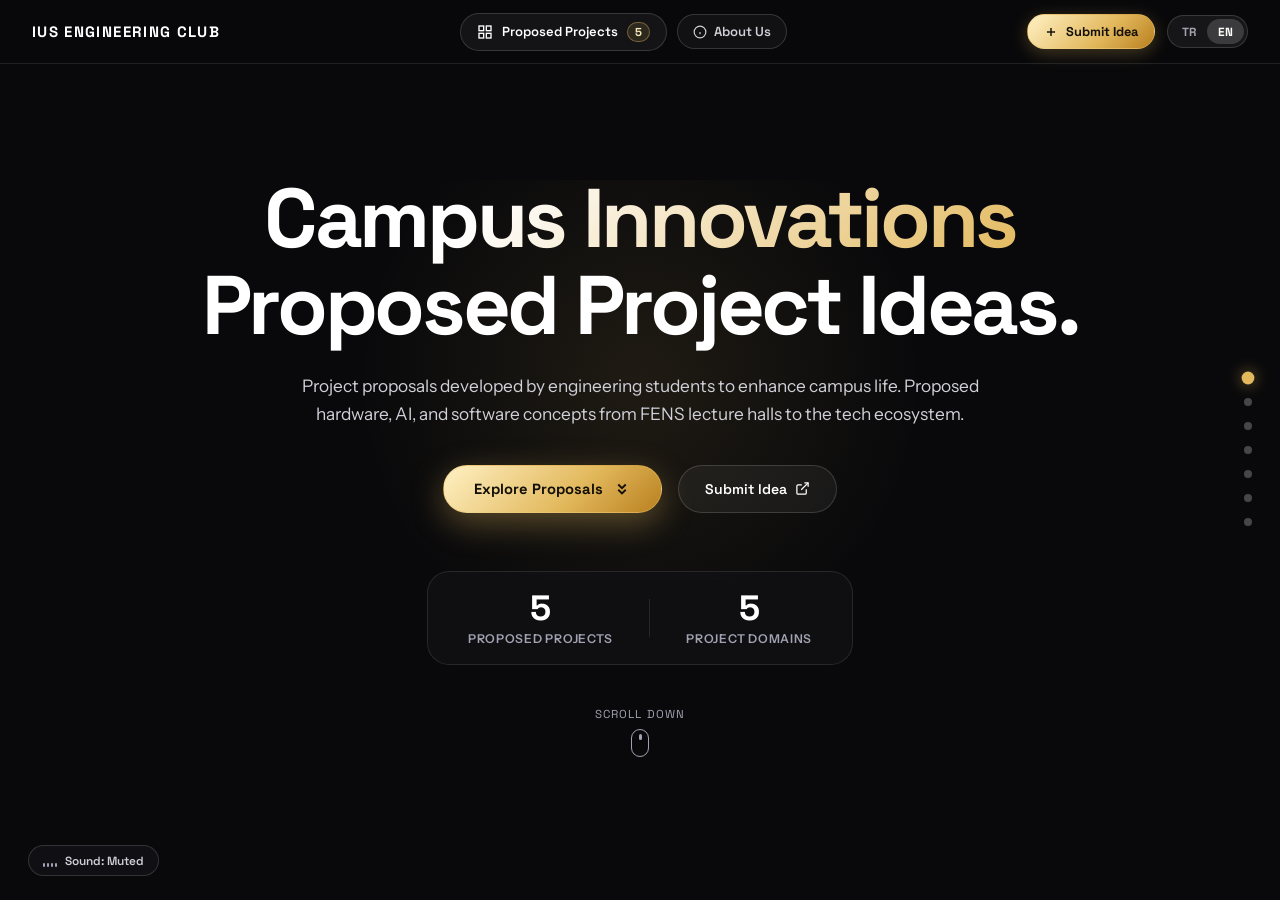
==== commit 62a976fb: "feat(i18n): set English as global default across metadata and site with Turkish as secondary option" ====
--- a/projects/index.html
+++ b/projects/index.html
@@ -1,41 +1,41 @@
 <!DOCTYPE html>
-<html lang="tr">
+<html lang="en">
 <head>
   <meta charset="UTF-8">
   <meta name="viewport" content="width=device-width, initial-scale=1.0">
-  <title id="page-title">IEC // Proje Fikirleri — IUS Mühendislik Kulübü</title>
-  <meta name="description" id="page-meta-desc" content="International University of Sarajevo (IUS) Mühendislik Kulübü öğrenci proje fikirleri ve inovasyon portfolyosu. FENS öğrencileri tarafından tasarlanan donanım, IoT, yazılım ve yapay zeka önerileri.">
+  <title id="page-title">IEC // Innovation Showcase — IUS Engineering Portfolio</title>
+  <meta name="description" id="page-meta-desc" content="Student engineering project proposals and innovation portfolio at International University of Sarajevo (IUS). Hardware, IoT, software and AI initiatives engineered by FENS students.">
   <meta name="author" content="IUS Engineering Club (IEC)">
   <meta name="robots" content="index, follow">
 
   <!-- SEO & Canonical Link -->
   <link rel="canonical" href="https://hasankaan28.github.io/ius-engineering-events-site/projects/">
+  <link rel="alternate" hreflang="en" href="https://hasankaan28.github.io/ius-engineering-events-site/projects/">
   <link rel="alternate" hreflang="tr" href="https://hasankaan28.github.io/ius-engineering-events-site/projects/?lang=tr">
-  <link rel="alternate" hreflang="en" href="https://hasankaan28.github.io/ius-engineering-events-site/projects/?lang=en">
   <link rel="alternate" hreflang="x-default" href="https://hasankaan28.github.io/ius-engineering-events-site/projects/">
 
   <!-- Open Graph / Facebook / LinkedIn / WhatsApp Rich Preview -->
   <meta property="og:type" content="website">
   <meta property="og:site_name" content="IUS Engineering Club">
   <meta property="og:url" content="https://hasankaan28.github.io/ius-engineering-events-site/projects/">
-  <meta property="og:title" id="og-title" content="IEC // Proje Fikirleri — IUS Mühendislik Kulübü">
-  <meta property="og:description" id="og-desc" content="International University of Sarajevo (IUS) Mühendislik Kulübü öğrenci proje fikirleri ve inovasyon portfolyosu. FENS öğrencileri tarafından tasarlanan donanım, IoT, yazılım ve yapay zeka önerileri.">
-  <meta property="og:image" content="https://hasankaan28.github.io/ius-engineering-events-site/projects/assets/powerbank_station_hero.jpg">
-  <meta property="og:image:secure_url" content="https://hasankaan28.github.io/ius-engineering-events-site/projects/assets/powerbank_station_hero.jpg">
+  <meta property="og:title" id="og-title" content="IEC // Innovation Showcase — IUS Engineering Portfolio">
+  <meta property="og:description" id="og-desc" content="Student engineering project proposals and innovation portfolio at International University of Sarajevo (IUS). Hardware, IoT, software and AI initiatives engineered by FENS students.">
+  <meta property="og:image" content="https://hasankaan28.github.io/ius-engineering-events-site/assets/ius_club_logo_og.jpg">
+  <meta property="og:image:secure_url" content="https://hasankaan28.github.io/ius-engineering-events-site/assets/ius_club_logo_og.jpg">
   <meta property="og:image:type" content="image/jpeg">
-  <meta property="og:image:width" content="1376">
-  <meta property="og:image:height" content="768">
-  <meta property="og:image:alt" content="IUS PowerHub Akıllı Powerbank İstasyonu Mühendislik Proje Fikri">
-  <meta property="og:locale" content="tr_TR">
-  <meta property="og:locale:alternate" content="en_US">
+  <meta property="og:image:width" content="800">
+  <meta property="og:image:height" content="800">
+  <meta property="og:image:alt" content="IUS Engineering Club Official Logo">
+  <meta property="og:locale" content="en_US">
+  <meta property="og:locale:alternate" content="tr_TR">
 
   <!-- Twitter Card -->
-  <meta name="twitter:card" content="summary_large_image">
+  <meta name="twitter:card" content="summary">
   <meta name="twitter:url" content="https://hasankaan28.github.io/ius-engineering-events-site/projects/">
-  <meta name="twitter:title" id="twitter-title" content="IEC // Proje Fikirleri — IUS Mühendislik Kulübü">
-  <meta name="twitter:description" id="twitter-desc" content="International University of Sarajevo (IUS) Mühendislik Kulübü öğrenci proje fikirleri ve inovasyon portfolyosu. FENS öğrencileri tarafından tasarlanan donanım, IoT, yazılım ve yapay zeka önerileri.">
-  <meta name="twitter:image" content="https://hasankaan28.github.io/ius-engineering-events-site/projects/assets/powerbank_station_hero.jpg">
-  <meta name="twitter:image:alt" content="IUS PowerHub Akıllı Powerbank İstasyonu Mühendislik Proje Fikri">
+  <meta name="twitter:title" id="twitter-title" content="IEC // Innovation Showcase — IUS Engineering Portfolio">
+  <meta name="twitter:description" id="twitter-desc" content="Student engineering project proposals and innovation portfolio at International University of Sarajevo (IUS). Hardware, IoT, software and AI initiatives engineered by FENS students.">
+  <meta name="twitter:image" content="https://hasankaan28.github.io/ius-engineering-events-site/assets/ius_club_logo_og.jpg">
+  <meta name="twitter:image:alt" content="IUS Engineering Club Official Logo">
 
   <!-- Favicon Set -->
   <link rel="icon" type="image/svg+xml" href="./assets/favicon.svg">
@@ -52,7 +52,7 @@
         "name": "IUS Engineering Club",
         "alternateName": "IEC",
         "url": "https://hasankaan28.github.io/ius-engineering-events-site/",
-        "logo": "https://hasankaan28.github.io/ius-engineering-events-site/projects/assets/powerbank_station_hero.jpg",
+        "logo": "https://hasankaan28.github.io/ius-engineering-events-site/assets/ius_club_logo_og.jpg",
         "parentOrganization": {
           "@type": "EducationalOrganization",
           "name": "International University of Sarajevo",
@@ -122,72 +122,72 @@
   <link rel="preconnect" href="https://fonts.gstatic.com" crossorigin>
   <link href="https://fonts.googleapis.com/css2?family=Instrument+Sans:ital,wght@0,400;0,500;0,600;0,700;1,400;1,600&family=Space+Grotesk:wght@500;600;700&display=swap" rel="stylesheet">
   
-  <link rel="stylesheet" href="./style.css?v=5">
+  <link rel="stylesheet" href="./style.css?v=7">
 </head>
-<body class="lang-tr theme-dark">
+<body class="lang-en theme-dark">
 
   <!-- ACCESSIBILITY: SCREEN READER LIVE ANNOUNCEMENTS -->
   <div id="sr-announcements" class="sr-only" aria-live="polite" aria-atomic="true"></div>
 
   <!-- ACCESSIBILITY: SKIP TO CONTENT -->
-  <a href="#projects-wrapper" class="skip-to-content" data-i18n="skip_to_content">İçeriğe Doğrudan Geç</a>
+  <a href="#projects-wrapper" class="skip-to-content" data-i18n="skip_to_content">Skip directly to content</a>
 
   <!-- ADMIN MODE BANNER (Only displayed if ?admin=true is present in the URL) -->
   <div id="admin-mode-banner" class="admin-mode-banner" style="display: none;" role="status" aria-live="polite">
     <div class="admin-banner-inner">
       <span class="admin-badge">ADMIN MODE</span>
-      <span class="admin-text" data-i18n="admin_banner_text">Yönetici Modu Aktif (Önizleme). Değişiklikler yalnızca bu tarayıcıda geçerlidir; kalıcı olması için JSON'u indirip repoya commit edin.</span>
-      <a href="index.html" id="exit-admin-btn" class="btn-exit-admin" data-i18n="btn_exit_admin">Çıkış Yap</a>
+      <span class="admin-text" data-i18n="admin_banner_text">Maintainer Mode Active (Preview). Changes remain local to this browser; commit the downloaded JSON to persist globally.</span>
+      <a href="index.html" id="exit-admin-btn" class="btn-exit-admin" data-i18n="btn_exit_admin">Exit Admin View</a>
     </div>
   </div>
 
   <!-- Ambient Sound Generator (Web Audio API) -->
-  <div id="audio-indicator" class="sound-pill" title="Ses Aç/Kapat" data-i18n-title="title_sound" role="button" tabindex="0" aria-pressed="false" aria-label="Arka plan sesi aç veya kapat">
+  <div id="audio-indicator" class="sound-pill" title="Toggle Sound" data-i18n-title="title_sound" role="button" tabindex="0" aria-pressed="false" aria-label="Toggle background audio">
     <span class="sound-wave" aria-hidden="true">
       <span></span><span></span><span></span><span></span>
     </span>
-    <span class="sound-label" data-i18n="sound_label">Ses: Kapalı</span>
+    <span class="sound-label" data-i18n="sound_label">Sound: Muted</span>
   </div>
 
   <!-- FLOATING TOP NAVIGATION -->
   <header class="showcase-nav" role="banner">
     <div class="nav-container">
       <div class="nav-brand">
-        <a href="#hero" class="brand-link" aria-label="Ana sayfaya git - IUS Engineering Club">
+        <a href="#hero" class="brand-link" aria-label="Go to top - IUS Engineering Club">
           <span class="brand-title">IUS ENGINEERING CLUB</span>
         </a>
       </div>
 
-      <nav class="nav-center-menu" aria-label="Proje Kataloğu Gezintisi">
-        <button class="nav-menu-btn" id="open-index-drawer" aria-haspopup="dialog" aria-expanded="false" aria-controls="index-drawer" aria-label="Tüm proje fikirleri kataloğunu aç">
+      <nav class="nav-center-menu" aria-label="Project Navigation">
+        <button class="nav-menu-btn" id="open-index-drawer" aria-haspopup="dialog" aria-expanded="false" aria-controls="index-drawer" aria-label="Open project proposals catalog">
           <svg width="16" height="16" viewBox="0 0 24 24" fill="none" stroke="currentColor" stroke-width="2" aria-hidden="true"><rect x="3" y="3" width="7" height="7"></rect><rect x="14" y="3" width="7" height="7"></rect><rect x="14" y="14" width="7" height="7"></rect><rect x="3" y="14" width="7" height="7"></rect></svg>
-          <span data-i18n="all_projects">Tüm Fikirler</span>
-          <span class="counter-chip" id="nav-project-count" aria-label="Toplam proje sayısı">-</span>
+          <span data-i18n="all_projects">Proposed Projects</span>
+          <span class="counter-chip" id="nav-project-count" aria-label="Total project proposals">-</span>
         </button>
-        <a href="#about" class="nav-about-btn" id="nav-about-trigger" aria-label="Kulüp Hakkında Bilgi">
+        <a href="#about" class="nav-about-btn" id="nav-about-trigger" aria-label="About the Club">
           <svg width="14" height="14" viewBox="0 0 24 24" fill="none" stroke="currentColor" stroke-width="2" aria-hidden="true"><circle cx="12" cy="12" r="10"></circle><line x1="12" y1="16" x2="12" y2="12"></line><line x1="12" y1="8" x2="12.01" y2="8"></line></svg>
-          <span data-i18n="about_nav_link">Hakkımızda</span>
+          <span data-i18n="about_nav_link">About Us</span>
         </a>
       </nav>
 
       <div class="nav-actions">
-        <!-- Google Form submission button (Fikir Gönder - Untouched) -->
-        <a href="https://docs.google.com/forms/d/e/1FAIpQLSeZ3RHZbw2BMaboNw4yS0xLALOv4KXzXdAg1gyF-434rMP5Ew/viewform" target="_blank" rel="noopener noreferrer" class="btn-pill-primary" id="btn-submit-idea" title="Yeni Proje / Fikir Gönder" data-i18n-title="title_submit" aria-label="Google Forms üzerinden yeni proje fikri gönder">
+        <!-- Google Form submission button (Submit Idea) -->
+        <a href="https://docs.google.com/forms/d/e/1FAIpQLSeZ3RHZbw2BMaboNw4yS0xLALOv4KXzXdAg1gyF-434rMP5Ew/viewform" target="_blank" rel="noopener noreferrer" class="btn-pill-primary" id="btn-submit-idea" title="Submit Project / Idea" data-i18n-title="title_submit" aria-label="Submit a new project idea via Google Forms">
           <svg width="14" height="14" viewBox="0 0 24 24" fill="none" stroke="currentColor" stroke-width="2.5" aria-hidden="true"><line x1="12" y1="5" x2="12" y2="19"></line><line x1="5" y1="12" x2="19" y2="12"></line></svg>
-          <span data-i18n="btn_submit_idea">Fikir Gönder</span>
+          <span data-i18n="btn_submit_idea">Submit Idea</span>
         </a>
 
-        <!-- Language Switcher Pill -->
-        <div class="lang-switcher" id="lang-toggle-group" role="group" aria-label="Dil Seçimi">
-          <button class="lang-btn active" data-lang="tr" aria-label="Türkçe arayüz">TR</button>
-          <button class="lang-btn" data-lang="en" aria-label="English interface">EN</button>
+        <!-- Language Switcher Pill (EN Default, TR Option) -->
+        <div class="lang-switcher" id="lang-toggle-group" role="group" aria-label="Language Selection">
+          <button class="lang-btn" data-lang="tr" aria-label="Türkçe arayüz">TR</button>
+          <button class="lang-btn active" data-lang="en" aria-label="English interface">EN</button>
         </div>
       </div>
     </div>
   </header>
 
   <!-- VERTICAL RIGHT PROGRESS / DOT NAVIGATION -->
-  <nav class="side-progress-nav" id="side-nav" aria-label="Bölüm İlerleme Gezintisi">
+  <nav class="side-progress-nav" id="side-nav" aria-label="Section Progress Navigation">
     <div class="progress-track" aria-hidden="true">
       <div class="progress-bar-fill" id="progress-bar-fill"></div>
     </div>
@@ -204,40 +204,40 @@
       <div class="hero-backdrop-glow" aria-hidden="true"></div>
       <div class="hero-content">
         <h1 class="hero-headline animate-slide-up" id="hero-title">
-          <span class="gradient-text" data-i18n="hero_title_1">Kampüsü Değiştirecek</span><br>
-          <span class="white-text" data-i18n="hero_title_2">Önerilen Proje Fikirleri.</span>
+          <span class="gradient-text" data-i18n="hero_title_1">Campus Innovations</span><br>
+          <span class="white-text" data-i18n="hero_title_2">Proposed Project Ideas.</span>
         </h1>
 
         <p class="hero-subtitle animate-slide-up delay-1" data-i18n="hero_subtitle">
-          Öğrencilerimiz tarafından hazırlanan, kampüsümüzü ve öğrenci deneyimini geliştirmesi hedeflenen proje fikirleri. FENS amfilerinden teknoloji ekosistemine uzanan donanım, yapay zeka ve yazılım önerilerimiz.
+          Project proposals developed by engineering students to enhance campus life. Proposed hardware, AI, and software concepts from FENS lecture halls to the tech ecosystem.
         </p>
 
         <div class="hero-cta-group animate-slide-up delay-2">
           <a href="#powerbank-station" class="btn-glow-primary" id="start-tour-btn">
-            <span data-i18n="hero_explore">Fikirleri İncele</span>
+            <span data-i18n="hero_explore">Explore Proposals</span>
             <svg width="18" height="18" viewBox="0 0 24 24" fill="none" stroke="currentColor" stroke-width="2.5" aria-hidden="true"><path d="M7 13l5 5 5-5M7 6l5 5 5-5"/></svg>
           </a>
           <a href="https://docs.google.com/forms/d/e/1FAIpQLSeZ3RHZbw2BMaboNw4yS0xLALOv4KXzXdAg1gyF-434rMP5Ew/viewform" target="_blank" rel="noopener noreferrer" class="btn-pill-secondary" id="hero-secondary-cta">
-            <span data-i18n="btn_submit_idea">Fikir Gönder</span>
+            <span data-i18n="btn_submit_idea">Submit Idea</span>
             <svg width="15" height="15" viewBox="0 0 24 24" fill="none" stroke="currentColor" stroke-width="2" aria-hidden="true"><path d="M18 13v6a2 2 0 0 1-2 2H5a2 2 0 0 1-2-2V8a2 2 0 0 1 2-2h6"></path><polyline points="15 3 21 3 21 9"></polyline><line x1="10" y1="14" x2="21" y2="3"></line></svg>
           </a>
         </div>
 
         <!-- HERO STATS BAR (Strictly calculated from data/projects.json) -->
-        <div class="hero-stats-bar animate-fade-in delay-3" id="hero-stats-bar" role="region" aria-label="Portfolyo İstatistikleri">
+        <div class="hero-stats-bar animate-fade-in delay-3" id="hero-stats-bar" role="region" aria-label="Portfolio Metrics">
           <div class="stat-item">
             <div class="stat-number" id="hero-stat-projects">-</div>
-            <div class="stat-label" data-i18n="stat_projects_label">Önerilen Proje</div>
+            <div class="stat-label" data-i18n="stat_projects_label">Proposed Projects</div>
           </div>
           <div class="stat-divider" aria-hidden="true"></div>
           <div class="stat-item">
             <div class="stat-number" id="hero-stat-categories">-</div>
-            <div class="stat-label" data-i18n="stat_categories_label">Proje Alanı</div>
+            <div class="stat-label" data-i18n="stat_categories_label">Project Domains</div>
           </div>
         </div>
 
         <div class="scroll-down-hint" aria-hidden="true">
-          <span data-i18n="scroll_hint">Aşağı Kaydırın</span>
+          <span data-i18n="scroll_hint">Scroll Down</span>
           <div class="mouse-icon">
             <div class="wheel"></div>
           </div>
@@ -246,15 +246,15 @@
     </section>
 
     <!-- DYNAMIC PROJECT ARTICLES CONTAINER -->
-    <div id="projects-wrapper" role="feed" aria-busy="false" aria-label="Önerilen Proje Fikirleri">
+    <div id="projects-wrapper" role="feed" aria-busy="false" aria-label="Proposed Project Ideas">
       <!-- Loading Skeleton (Replaced upon fetch) -->
       <div class="projects-loading-state" id="projects-loading-state" role="status">
         <div class="loading-spinner" aria-hidden="true"></div>
-        <p data-i18n="loading_projects">Proje fikirleri yükleniyor...</p>
+        <p data-i18n="loading_projects">Loading proposed project ideas...</p>
       </div>
     </div>
 
-    <!-- ABOUT SECTION (Hakkımızda - Kulüp Vizyonu, Odak Alanları & İletişim) -->
+    <!-- ABOUT SECTION (About Us - Club Vision, Focus Areas & Community) -->
     <section class="snap-section about-section" id="about" data-index="6" aria-labelledby="about-heading">
       <div class="about-backdrop-glow" aria-hidden="true"></div>
       <div class="about-container">
@@ -265,15 +265,15 @@
             <img src="./assets/favicon.svg" alt="IUS Engineering Club Emblem" class="about-club-emblem" width="48" height="48" loading="lazy">
             <div class="hero-badge about-badge">
               <span class="badge-dot"></span>
-              <span data-i18n="about_badge">Kulüp Vizyonu & Topluluk</span>
+              <span data-i18n="about_badge">Club Vision & Community</span>
             </div>
           </div>
           <h2 class="about-headline" id="about-heading">
-            <span class="gradient-text" data-i18n="about_title_1">Geleceği Birlikte</span>
-            <span class="white-text" data-i18n="about_title_2">İnşa Ediyoruz.</span>
+            <span class="gradient-text" data-i18n="about_title_1">Engineering the Future,</span>
+            <span class="white-text" data-i18n="about_title_2">Together.</span>
           </h2>
           <p class="about-subtitle" data-i18n="about_subtitle">
-            Uluslararası Saraybosna Üniversitesi Mühendislik ve Doğa Bilimleri Fakültesi (FENS) bünyesinde; teorik eğitimi kampüsün ihtiyaçlarına ve küresel mühendislik vizyonuna uygun somut projelere dönüştüren öğrenci inovasyon topluluğu.
+            A student innovation collective within the International University of Sarajevo Faculty of Engineering and Natural Sciences (FENS); translating lecture theory into tangible campus projects and global engineering benchmarks.
           </p>
         </div>
 
@@ -283,24 +283,24 @@
             <div class="about-pillar-icon" aria-hidden="true">
               <svg width="24" height="24" viewBox="0 0 24 24" fill="none" stroke="var(--accent-gold)" stroke-width="2"><rect x="4" y="4" width="16" height="16" rx="2"></rect><rect x="9" y="9" width="6" height="6"></rect><line x1="9" y1="1" x2="9" y2="4"></line><line x1="15" y1="1" x2="15" y2="4"></line><line x1="9" y1="20" x2="9" y2="23"></line><line x1="15" y1="20" x2="15" y2="23"></line><line x1="20" y1="9" x2="23" y2="9"></line><line x1="20" y1="15" x2="23" y2="15"></line><line x1="1" y1="9" x2="4" y2="9"></line><line x1="1" y1="15" x2="4" y2="15"></line></svg>
             </div>
-            <h3 class="about-pillar-title" data-i18n="about_pillar_1_title">Donanım & Kampüs IoT</h3>
-            <p class="about-pillar-desc" data-i18n="about_pillar_1_desc">Öğrenci kartı (RFID) entegrasyonlu akıllı dolaplar, otonom güç istasyonları ve mikrodenetleyici tabanlı kampüs donanımları.</p>
+            <h3 class="about-pillar-title" data-i18n="about_pillar_1_title">Hardware & Campus IoT</h3>
+            <p class="about-pillar-desc" data-i18n="about_pillar_1_desc">Smart RFID-integrated docks, portable energy stations, and microcontroller-driven autonomous campus hardware.</p>
           </div>
 
           <div class="about-pillar-card">
             <div class="about-pillar-icon" aria-hidden="true">
               <svg width="24" height="24" viewBox="0 0 24 24" fill="none" stroke="var(--accent-cyan)" stroke-width="2"><polyline points="16 18 22 12 16 6"></polyline><polyline points="8 6 2 12 8 18"></polyline><line x1="14" y1="4" x2="10" y2="20"></line></svg>
             </div>
-            <h3 class="about-pillar-title" data-i18n="about_pillar_2_title">Yazılım & Yapay Zeka</h3>
-            <p class="about-pillar-desc" data-i18n="about_pillar_2_desc">Yemekhane canlı veri sistemleri, akran LLM ve modern araç laboratuvarları ile açık kaynak yazılım mimarileri.</p>
+            <h3 class="about-pillar-title" data-i18n="about_pillar_2_title">Software & Artificial Intelligence</h3>
+            <p class="about-pillar-desc" data-i18n="about_pillar_2_desc">Real-time dining feeds, peer LLM study stations, and production-grade open-source software architectures.</p>
           </div>
 
           <div class="about-pillar-card">
             <div class="about-pillar-icon" aria-hidden="true">
               <svg width="24" height="24" viewBox="0 0 24 24" fill="none" stroke="var(--accent-gold-light)" stroke-width="2"><path d="M17 21v-2a4 4 0 0 0-4-4H5a4 4 0 0 0-4 4v2"></path><circle cx="9" cy="7" r="4"></circle><path d="M23 21v-2a4 4 0 0 0-3-3.87"></path><path d="M16 3.13a4 4 0 0 1 0 7.75"></path></svg>
             </div>
-            <h3 class="about-pillar-title" data-i18n="about_pillar_3_title">Ekosistem & Hackathonlar</h3>
-            <p class="about-pillar-desc" data-i18n="about_pillar_3_desc">Saraybosna teknoloji ekosistemi ile köprü, 48 saatlik DevHack yarışmaları ve mezun-öğrenci mentörlük ağı.</p>
+            <h3 class="about-pillar-title" data-i18n="about_pillar_3_title">Ecosystem & Hackathons</h3>
+            <p class="about-pillar-desc" data-i18n="about_pillar_3_desc">Direct integration with the Sarajevo tech hub, 48-hour DevHack challenges, and structured student-alumni mentorship.</p>
           </div>
         </div>
 
@@ -308,22 +308,22 @@
         <div class="about-metrics-bar">
           <div class="about-metric-item">
             <span class="about-metric-val">+35</span>
-            <span class="about-metric-lbl" data-i18n="about_stat_members">Aktif Üye & Geliştirici</span>
+            <span class="about-metric-lbl" data-i18n="about_stat_members">Active Members & Devs</span>
           </div>
           <div class="about-metric-divider" aria-hidden="true"></div>
           <div class="about-metric-item">
             <span class="about-metric-val">6</span>
-            <span class="about-metric-lbl" data-i18n="about_stat_depts">FENS Mühendislik Disiplini</span>
+            <span class="about-metric-lbl" data-i18n="about_stat_depts">FENS Engineering Disciplines</span>
           </div>
           <div class="about-metric-divider" aria-hidden="true"></div>
           <div class="about-metric-item">
             <span class="about-metric-val">5</span>
-            <span class="about-metric-lbl" data-i18n="about_stat_proposals">Hazır Proje Önerisi</span>
+            <span class="about-metric-lbl" data-i18n="about_stat_proposals">Ready Project Proposals</span>
           </div>
           <div class="about-metric-divider" aria-hidden="true"></div>
           <div class="about-metric-item">
             <span class="about-metric-val">100%</span>
-            <span class="about-metric-lbl" data-i18n="about_stat_initiative">Öğrenci İnisiyatifi</span>
+            <span class="about-metric-lbl" data-i18n="about_stat_initiative">Student-Led Initiative</span>
           </div>
         </div>
 
@@ -331,22 +331,22 @@
         <div class="about-actions-group">
           <a href="https://docs.google.com/forms/d/e/1FAIpQLSeZ3RHZbw2BMaboNw4yS0xLALOv4KXzXdAg1gyF-434rMP5Ew/viewform" target="_blank" rel="noopener noreferrer" class="btn-glow-primary">
             <svg width="16" height="16" viewBox="0 0 24 24" fill="none" stroke="currentColor" stroke-width="2.5" aria-hidden="true"><line x1="12" y1="5" x2="12" y2="19"></line><line x1="5" y1="12" x2="19" y2="12"></line></svg>
-            <span data-i18n="about_cta_join">Bu Vizyona Katıl / Fikir Gönder</span>
+            <span data-i18n="about_cta_join">Join This Vision / Submit Idea</span>
           </a>
           <a href="https://www.ius.edu.ba" target="_blank" rel="noopener noreferrer" class="btn-pill-secondary">
             <svg width="15" height="15" viewBox="0 0 24 24" fill="none" stroke="currentColor" stroke-width="2" aria-hidden="true"><circle cx="12" cy="12" r="10"></circle><line x1="2" y1="12" x2="22" y2="12"></line><path d="M12 2a15.3 15.3 0 0 1 4 10 15.3 15.3 0 0 1-4 10 15.3 15.3 0 0 1-4-10 15.3 15.3 0 0 1 4-10z"></path></svg>
-            <span data-i18n="about_cta_web">IUS Resmi Web</span>
+            <span data-i18n="about_cta_web">IUS Official Portal</span>
           </a>
           <a href="#hero" class="btn-pill-secondary" id="btn-back-to-top">
             <svg width="15" height="15" viewBox="0 0 24 24" fill="none" stroke="currentColor" stroke-width="2" aria-hidden="true"><line x1="12" y1="19" x2="12" y2="5"></line><polyline points="5 12 12 5 19 12"></polyline></svg>
-            <span data-i18n="footer_back_to_top">Yukarı Dön</span>
+            <span data-i18n="footer_back_to_top">Back to Top</span>
           </a>
         </div>
 
         <!-- Integrated Footer Details -->
         <footer class="about-footer-compact" role="contentinfo">
-          <p class="about-footer-copy" data-i18n="footer_affiliation">Uluslararası Saraybosna Üniversitesi (IUS) Mühendislik ve Doğa Bilimleri Fakültesi (FENS) Öğrenci Kulübü Portfolyosu.</p>
-          <p class="about-footer-copyright">&copy; 2026 IUS Engineering Club. Tüm hakları saklıdır.</p>
+          <p class="about-footer-copy" data-i18n="footer_affiliation">International University of Sarajevo (IUS) Faculty of Engineering and Natural Sciences (FENS) Student Club Portfolio.</p>
+          <p class="about-footer-copyright">&copy; 2026 IUS Engineering Club. All rights reserved.</p>
         </footer>
 
       </div>
@@ -354,16 +354,16 @@
 
   </main>
 
-  <!-- QUICK INDEX DRAWER (KATALOG ÇEKMECESİ - Arama, Kategori Filtresi & Sıralama) -->
+  <!-- QUICK INDEX DRAWER (Project Catalog - Search, Categories & Sorting) -->
   <aside class="index-drawer" id="index-drawer" aria-hidden="true" role="dialog" aria-modal="true" aria-labelledby="drawer-heading">
     <div class="drawer-overlay" id="drawer-backdrop" tabindex="-1"></div>
     <div class="drawer-panel">
       <div class="drawer-header">
         <div class="drawer-title-group">
-          <h2 id="drawer-heading" data-i18n="drawer_title">Proje Kataloğu</h2>
-          <p data-i18n="drawer_subtitle">Doğrudan ilgilendiğiniz proje fikrine atlayın</p>
-        </div>
-        <button class="drawer-close-btn" id="close-index-drawer" aria-label="Kataloğu Kapat">
+          <h2 id="drawer-heading" data-i18n="drawer_title">Project Catalog</h2>
+          <p data-i18n="drawer_subtitle">Proposed Project Ideas — Jump directly to any initiative</p>
+        </div>
+        <button class="drawer-close-btn" id="close-index-drawer" aria-label="Close Catalog">
           <svg width="20" height="20" viewBox="0 0 24 24" fill="none" stroke="currentColor" stroke-width="2" aria-hidden="true"><line x1="18" y1="6" x2="6" y2="18"></line><line x1="6" y1="6" x2="18" y2="18"></line></svg>
         </button>
       </div>
@@ -371,41 +371,41 @@
       <!-- Live Search Box -->
       <div class="drawer-search-box">
         <svg width="16" height="16" viewBox="0 0 24 24" fill="none" stroke="currentColor" stroke-width="2" aria-hidden="true"><circle cx="11" cy="11" r="8"></circle><line x1="21" y1="21" x2="16.65" y2="16.65"></line></svg>
-        <input type="text" id="drawer-search-input" placeholder="Proje, kategori veya etiket ara..." data-i18n-ph="search_placeholder" aria-label="Proje, kategori veya etiket ara">
+        <input type="text" id="drawer-search-input" placeholder="Search projects, categories or tags..." data-i18n-ph="search_placeholder" aria-label="Search projects, categories or tags">
       </div>
 
       <!-- Controls: Category Chips & Sort Selector -->
       <div class="drawer-controls-bar">
         <div class="drawer-sort-group">
-          <label for="drawer-sort-select" data-i18n="sort_label">Sırala:</label>
-          <select id="drawer-sort-select" class="drawer-select" aria-label="Projeleri sıralama kriteri">
-            <option value="default" data-i18n="sort_default">Varsayılan Sıra</option>
-            <option value="difficulty-desc" data-i18n="sort_diff_desc">Zorluk (En Yüksek)</option>
-            <option value="difficulty-asc" data-i18n="sort_diff_asc">Zorluk (En Düşük)</option>
-            <option value="sponsor" data-i18n="sort_sponsor">Sponsor Durumu</option>
+          <label for="drawer-sort-select" data-i18n="sort_label">Sort by:</label>
+          <select id="drawer-sort-select" class="drawer-select" aria-label="Sort projects criteria">
+            <option value="default" data-i18n="sort_default">Default Order</option>
+            <option value="difficulty-desc" data-i18n="sort_diff_desc">Difficulty (Highest)</option>
+            <option value="difficulty-asc" data-i18n="sort_diff_asc">Difficulty (Lowest)</option>
+            <option value="sponsor" data-i18n="sort_sponsor">Sponsor Status</option>
           </select>
         </div>
 
-        <div class="drawer-category-chips" id="drawer-category-chips" role="group" aria-label="Kategori filtreleri">
+        <div class="drawer-category-chips" id="drawer-category-chips" role="group" aria-label="Category filters">
           <!-- Dynamically populated category chips -->
         </div>
       </div>
 
       <!-- Filtered List of Projects -->
-      <div class="drawer-list" id="drawer-projects-list" role="list" aria-label="Filtrelenmiş proje listesi">
+      <div class="drawer-list" id="drawer-projects-list" role="list" aria-label="Filtered project list">
         <!-- Injected dynamically via JS -->
       </div>
 
       <div class="drawer-about-box">
         <a href="#about" class="drawer-about-link" id="drawer-about-btn">
           <svg width="16" height="16" viewBox="0 0 24 24" fill="none" stroke="var(--accent-gold)" stroke-width="2" aria-hidden="true"><circle cx="12" cy="12" r="10"></circle><line x1="12" y1="16" x2="12" y2="12"></line><line x1="12" y1="8" x2="12.01" y2="8"></line></svg>
-          <span data-i18n="about_nav_link">Kulüp Vizyonu & Hakkımızda</span>
+          <span data-i18n="about_nav_link">Club Vision & About Us</span>
         </a>
       </div>
     </div>
   </aside>
 
-  <!-- PROJE DETAY MODALI (Derin Link #slug ve Tam İnceleme) -->
+  <!-- PROJECT DETAIL MODAL (Deep Link #slug & Full Inspection) -->
   <div class="detail-modal-wrapper" id="detail-modal" aria-hidden="true" role="dialog" aria-modal="true" aria-labelledby="detail-modal-title" aria-describedby="detail-modal-tagline">
     <div class="detail-modal-overlay" id="detail-modal-backdrop" tabindex="-1"></div>
     <div class="detail-modal-dialog">
@@ -415,7 +415,7 @@
         </div>
         <h2 id="detail-modal-title" class="detail-title">-</h2>
         <p class="detail-tagline" id="detail-modal-tagline">-</p>
-        <button class="modal-close-btn" id="close-detail-modal" aria-label="Detay Penceresini Kapat">
+        <button class="modal-close-btn" id="close-detail-modal" aria-label="Close Details Modal">
           <svg width="20" height="20" viewBox="0 0 24 24" fill="none" stroke="currentColor" stroke-width="2" aria-hidden="true"><line x1="18" y1="6" x2="6" y2="18"></line><line x1="6" y1="6" x2="18" y2="18"></line></svg>
         </button>
       </div>
@@ -427,25 +427,25 @@
       <div class="detail-modal-footer">
         <button type="button" class="btn-pill-secondary" id="btn-detail-share">
           <svg width="15" height="15" viewBox="0 0 24 24" fill="none" stroke="currentColor" stroke-width="2" aria-hidden="true"><path d="M4 12v8a2 2 0 0 0 2 2h12a2 2 0 0 0 2-2v-8"></path><polyline points="16 6 12 2 8 6"></polyline><line x1="12" y1="2" x2="12" y2="15"></line></svg>
-          <span data-i18n="btn_copy_link">Bağlantıyı Kopyala</span>
+          <span data-i18n="btn_copy_link">Copy Direct Link</span>
         </button>
         <!-- Conditional Join / Support button (Only rendered if project.joinUrl is not null) -->
         <a href="#" target="_blank" rel="noopener noreferrer" class="btn-glow-primary" id="btn-detail-join" style="display: none;">
-          <span data-i18n="btn_support_project">Bu Projeye Katıl / Destek Ol</span>
+          <span data-i18n="btn_support_project">Join / Support This Project</span>
           <svg width="16" height="16" viewBox="0 0 24 24" fill="none" stroke="currentColor" stroke-width="2.5" aria-hidden="true"><path d="M5 12h14M13 6l6 6-6 6"/></svg>
         </a>
       </div>
     </div>
   </div>
 
-  <!-- IN-PLACE LIVE EDIT MODAL (Yalnızca ?admin=true modunda erişilebilir) -->
+  <!-- IN-PLACE LIVE EDIT MODAL (Only available in ?admin=true mode) -->
   <div class="edit-modal-wrapper" id="edit-modal" aria-hidden="true" role="dialog" aria-modal="true" aria-labelledby="edit-modal-title">
     <div class="edit-modal-overlay" id="edit-modal-backdrop" tabindex="-1"></div>
     <div class="edit-modal-dialog">
       <div class="edit-modal-header">
-        <h2 id="edit-modal-title" data-i18n="edit_modal_title">Projeyi Düzenle (Yönetici Modu)</h2>
-        <p class="modal-subtitle" data-i18n="edit_modal_desc">Metinleri, sponsorluk durumunu, görselleri ve teknik parametreleri anında değiştirin.</p>
-        <button class="modal-close-btn" id="close-edit-modal" aria-label="Düzenleme Penceresini Kapat">
+        <h2 id="edit-modal-title" data-i18n="edit_modal_title">Edit Project Specs (Maintainer Mode)</h2>
+        <p class="modal-subtitle" data-i18n="edit_modal_desc">Modify copy, sponsorship status, renders, and engineering parameters.</p>
+        <button class="modal-close-btn" id="close-edit-modal" aria-label="Close Edit Modal">
           <svg width="20" height="20" viewBox="0 0 24 24" fill="none" stroke="currentColor" stroke-width="2" aria-hidden="true"><line x1="18" y1="6" x2="6" y2="18"></line><line x1="6" y1="6" x2="18" y2="18"></line></svg>
         </button>
       </div>
@@ -591,17 +591,17 @@
 
         <div class="edit-modal-footer">
           <button type="button" class="btn-text-danger" id="btn-reset-project-default">
-            <span data-i18n="btn_reset">Varsayılana Sıfırla</span>
+            <span data-i18n="btn_reset">Reset to Default</span>
           </button>
           <div class="footer-actions-right">
-            <button type="button" class="btn-pill-secondary" id="btn-copy-project-json" title="Güncel JSON'u kopyalayıp repoya yapıştırabilirsiniz">
-              <span data-i18n="btn_copy_json">JSON Kopyala</span>
+            <button type="button" class="btn-pill-secondary" id="btn-copy-project-json" title="Copy current JSON to clipboard">
+              <span data-i18n="btn_copy_json">Copy JSON</span>
             </button>
-            <button type="button" class="btn-pill-secondary" id="btn-download-project-json" title="Repoya commit etmek üzere projects.json dosyasını indirin">
-              <span data-i18n="btn_download_json">projects.json İndir</span>
+            <button type="button" class="btn-pill-secondary" id="btn-download-project-json" title="Download projects.json to commit to repository">
+              <span data-i18n="btn_download_json">Download projects.json</span>
             </button>
             <button type="submit" class="btn-glow-primary" id="btn-save-project-edits">
-              <span data-i18n="btn_save_changes">Önizlemeyi Kaydet</span>
+              <span data-i18n="btn_save_changes">Save Local Preview</span>
             </button>
           </div>
         </div>
@@ -613,6 +613,6 @@
   <div class="toast-container" id="toast-container" role="status" aria-live="polite"></div>
 
   <!-- LOAD APP LOGIC (Single Source: data/projects.json via fetch) -->
-  <script src="./app.js?v=5"></script>
+  <script src="./app.js?v=7"></script>
 </body>
 </html>
--- a/projects/style.css
+++ b/projects/style.css
@@ -871,43 +871,50 @@
   color: var(--text-secondary);
 }
 
-/* Cards Container (Problem & Solution) */
+/* Cards Container (Problem & Solution) - Sleek Vertical Border Callout Format */
 .project-cards-container {
-  display: grid;
-  grid-template-columns: 1fr 1fr;
-  gap: 16px;
-  margin-top: 6px;
+  display: flex;
+  flex-direction: column;
+  gap: 18px;
+  margin-top: 12px;
+  width: 100%;
 }
 
 .feature-glass-card {
-  padding: 18px 20px;
-  background: var(--bg-card);
-  border: 1px solid var(--border-subtle);
-  backdrop-filter: blur(16px);
-  border-radius: var(--radius-md);
+  background: transparent;
+  backdrop-filter: none;
+  -webkit-backdrop-filter: none;
+  border: none;
+  border-left: 2px solid rgba(148, 163, 184, 0.35);
+  border-radius: 0;
+  padding: 2px 0 2px 16px;
   transition: var(--transition-snappy);
 }
 .feature-glass-card:hover {
-  background: var(--bg-card-hover);
-  border-color: var(--border-active);
-  transform: translateY(-2px);
+  background: transparent;
+  border-left-color: var(--accent-tint, var(--text-primary));
+  transform: none;
 }
 
 .card-title-bar {
-  margin-bottom: 8px;
+  margin-bottom: 6px;
 }
 .card-title-text {
   font-family: var(--font-heading);
-  font-size: 0.78rem;
+  font-size: 0.74rem;
   font-weight: 700;
   text-transform: uppercase;
   letter-spacing: 0.08em;
-  color: var(--accent-gold-light);
+  color: #94A3B8;
+  margin: 0;
+  line-height: 1.2;
 }
 .card-body-text {
-  font-size: 0.86rem;
-  line-height: 1.55;
-  color: var(--text-secondary);
+  font-size: 0.94rem;
+  line-height: 1.6;
+  color: #FFFFFF;
+  margin: 0;
+  font-weight: 400;
 }
 
 /* Technical Specs Bar */
@@ -1728,9 +1735,15 @@
   --accent-tint: #B08974; /* Muted Bronze */
 }
 
-/* Subtle micro-tint applied only to card border hover */
+/* Subtle micro-tint applied only to card border-left hover */
+.project-section .feature-glass-card {
+  background: transparent;
+  border: none;
+  border-left: 2px solid rgba(148, 163, 184, 0.35);
+}
 .project-section .feature-glass-card:hover {
-  border-color: var(--accent-tint, var(--border-active));
+  background: transparent;
+  border-left-color: var(--accent-tint, var(--text-primary));
 }
 
 /* Ensure primary gold buttons are NEVER overridden by any project palette */
@@ -2022,7 +2035,7 @@
   }
 
   .project-cards-container {
-    grid-template-columns: 1fr;
+    gap: 16px;
   }
   .tech-specs-bar {
     grid-template-columns: repeat(2, 1fr);
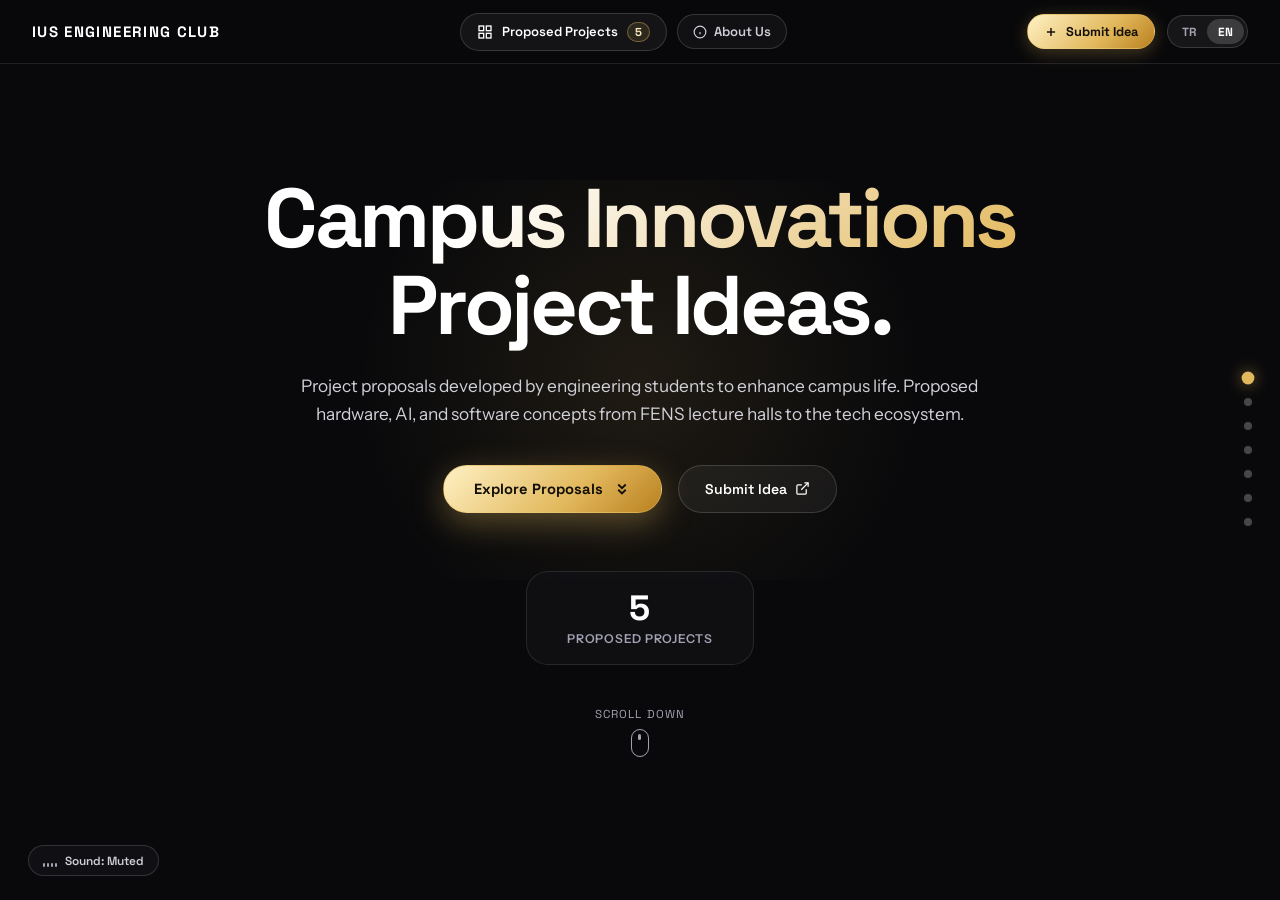
==== commit 33ecf879: "fix(showcase): presentation prep refinements - specs scope, clean metrics, visual badges, and copy f" ====
--- a/projects/index.html
+++ b/projects/index.html
@@ -122,7 +122,7 @@
   <link rel="preconnect" href="https://fonts.gstatic.com" crossorigin>
   <link href="https://fonts.googleapis.com/css2?family=Instrument+Sans:ital,wght@0,400;0,500;0,600;0,700;1,400;1,600&family=Space+Grotesk:wght@500;600;700&display=swap" rel="stylesheet">
   
-  <link rel="stylesheet" href="./style.css?v=7">
+  <link rel="stylesheet" href="./style.css?v=8">
 </head>
 <body class="lang-en theme-dark">
 
@@ -205,7 +205,7 @@
       <div class="hero-content">
         <h1 class="hero-headline animate-slide-up" id="hero-title">
           <span class="gradient-text" data-i18n="hero_title_1">Campus Innovations</span><br>
-          <span class="white-text" data-i18n="hero_title_2">Proposed Project Ideas.</span>
+          <span class="white-text" data-i18n="hero_title_2">Project Ideas.</span>
         </h1>
 
         <p class="hero-subtitle animate-slide-up delay-1" data-i18n="hero_subtitle">
@@ -228,11 +228,6 @@
           <div class="stat-item">
             <div class="stat-number" id="hero-stat-projects">-</div>
             <div class="stat-label" data-i18n="stat_projects_label">Proposed Projects</div>
-          </div>
-          <div class="stat-divider" aria-hidden="true"></div>
-          <div class="stat-item">
-            <div class="stat-number" id="hero-stat-categories">-</div>
-            <div class="stat-label" data-i18n="stat_categories_label">Project Domains</div>
           </div>
         </div>
 
@@ -289,7 +284,7 @@
 
           <div class="about-pillar-card">
             <div class="about-pillar-icon" aria-hidden="true">
-              <svg width="24" height="24" viewBox="0 0 24 24" fill="none" stroke="var(--accent-cyan)" stroke-width="2"><polyline points="16 18 22 12 16 6"></polyline><polyline points="8 6 2 12 8 18"></polyline><line x1="14" y1="4" x2="10" y2="20"></line></svg>
+              <svg width="24" height="24" viewBox="0 0 24 24" fill="none" stroke="var(--accent-gold)" stroke-width="2"><polyline points="16 18 22 12 16 6"></polyline><polyline points="8 6 2 12 8 18"></polyline><line x1="14" y1="4" x2="10" y2="20"></line></svg>
             </div>
             <h3 class="about-pillar-title" data-i18n="about_pillar_2_title">Software & Artificial Intelligence</h3>
             <p class="about-pillar-desc" data-i18n="about_pillar_2_desc">Real-time dining feeds, peer LLM study stations, and production-grade open-source software architectures.</p>
@@ -304,26 +299,11 @@
           </div>
         </div>
 
-        <!-- Metrics Row -->
-        <div class="about-metrics-bar">
+        <!-- Metrics Row (Derived from Verified Projects Data) -->
+        <div class="about-metrics-bar" id="about-metrics-bar">
           <div class="about-metric-item">
-            <span class="about-metric-val">+35</span>
-            <span class="about-metric-lbl" data-i18n="about_stat_members">Active Members & Devs</span>
-          </div>
-          <div class="about-metric-divider" aria-hidden="true"></div>
-          <div class="about-metric-item">
-            <span class="about-metric-val">6</span>
-            <span class="about-metric-lbl" data-i18n="about_stat_depts">FENS Engineering Disciplines</span>
-          </div>
-          <div class="about-metric-divider" aria-hidden="true"></div>
-          <div class="about-metric-item">
-            <span class="about-metric-val">5</span>
-            <span class="about-metric-lbl" data-i18n="about_stat_proposals">Ready Project Proposals</span>
-          </div>
-          <div class="about-metric-divider" aria-hidden="true"></div>
-          <div class="about-metric-item">
-            <span class="about-metric-val">100%</span>
-            <span class="about-metric-lbl" data-i18n="about_stat_initiative">Student-Led Initiative</span>
+            <span class="about-metric-val" id="about-stat-projects-val">5</span>
+            <span class="about-metric-lbl" data-i18n="about_stat_proposals">Project Proposals</span>
           </div>
         </div>
 
@@ -331,7 +311,7 @@
         <div class="about-actions-group">
           <a href="https://docs.google.com/forms/d/e/1FAIpQLSeZ3RHZbw2BMaboNw4yS0xLALOv4KXzXdAg1gyF-434rMP5Ew/viewform" target="_blank" rel="noopener noreferrer" class="btn-glow-primary">
             <svg width="16" height="16" viewBox="0 0 24 24" fill="none" stroke="currentColor" stroke-width="2.5" aria-hidden="true"><line x1="12" y1="5" x2="12" y2="19"></line><line x1="5" y1="12" x2="19" y2="12"></line></svg>
-            <span data-i18n="about_cta_join">Join This Vision / Submit Idea</span>
+            <span data-i18n="about_cta_join">Submit Idea</span>
           </a>
           <a href="https://www.ius.edu.ba" target="_blank" rel="noopener noreferrer" class="btn-pill-secondary">
             <svg width="15" height="15" viewBox="0 0 24 24" fill="none" stroke="currentColor" stroke-width="2" aria-hidden="true"><circle cx="12" cy="12" r="10"></circle><line x1="2" y1="12" x2="22" y2="12"></line><path d="M12 2a15.3 15.3 0 0 1 4 10 15.3 15.3 0 0 1-4 10 15.3 15.3 0 0 1-4-10 15.3 15.3 0 0 1 4-10z"></path></svg>
@@ -613,6 +593,6 @@
   <div class="toast-container" id="toast-container" role="status" aria-live="polite"></div>
 
   <!-- LOAD APP LOGIC (Single Source: data/projects.json via fetch) -->
-  <script src="./app.js?v=7"></script>
+  <script src="./app.js?v=8"></script>
 </body>
 </html>
--- a/projects/style.css
+++ b/projects/style.css
@@ -917,7 +917,22 @@
   font-weight: 400;
 }
 
-/* Technical Specs Bar */
+/* Technical Specs Bar & Scope Label */
+.tech-specs-wrapper {
+  display: flex;
+  flex-direction: column;
+  gap: 6px;
+  margin-top: 6px;
+}
+.specs-scope-label {
+  font-family: var(--font-heading);
+  font-size: 0.68rem;
+  font-weight: 700;
+  letter-spacing: 0.08em;
+  text-transform: uppercase;
+  color: #94A3B8;
+  padding-left: 2px;
+}
 .tech-specs-bar {
   display: grid;
   grid-template-columns: repeat(auto-fit, minmax(130px, 1fr));
@@ -926,7 +941,7 @@
   background: rgba(255, 255, 255, 0.03);
   border: 1px solid var(--border-subtle);
   border-radius: var(--radius-sm);
-  margin-top: 4px;
+  margin-top: 0;
 }
 .spec-cell {
   display: flex;
@@ -1027,6 +1042,7 @@
 }
 
 .visual-canvas-card {
+  position: relative;
   width: 100%;
   aspect-ratio: 16 / 10;
   background: #000000;
@@ -1035,6 +1051,25 @@
   overflow: hidden;
   box-shadow: 0 30px 80px rgba(0, 0, 0, 0.8);
   transition: transform 0.2s cubic-bezier(0.25, 0.8, 0.25, 1);
+}
+.concept-render-badge {
+  position: absolute;
+  bottom: 12px;
+  right: 12px;
+  padding: 4px 10px;
+  font-family: var(--font-heading);
+  font-size: 0.68rem;
+  font-weight: 600;
+  letter-spacing: 0.06em;
+  text-transform: uppercase;
+  color: rgba(255, 255, 255, 0.85);
+  background: rgba(13, 17, 23, 0.72);
+  backdrop-filter: blur(8px);
+  -webkit-backdrop-filter: blur(8px);
+  border: 1px solid rgba(255, 255, 255, 0.15);
+  border-radius: var(--radius-full);
+  pointer-events: none;
+  z-index: 3;
 }
 .visual-canvas-card picture {
   width: 100%;
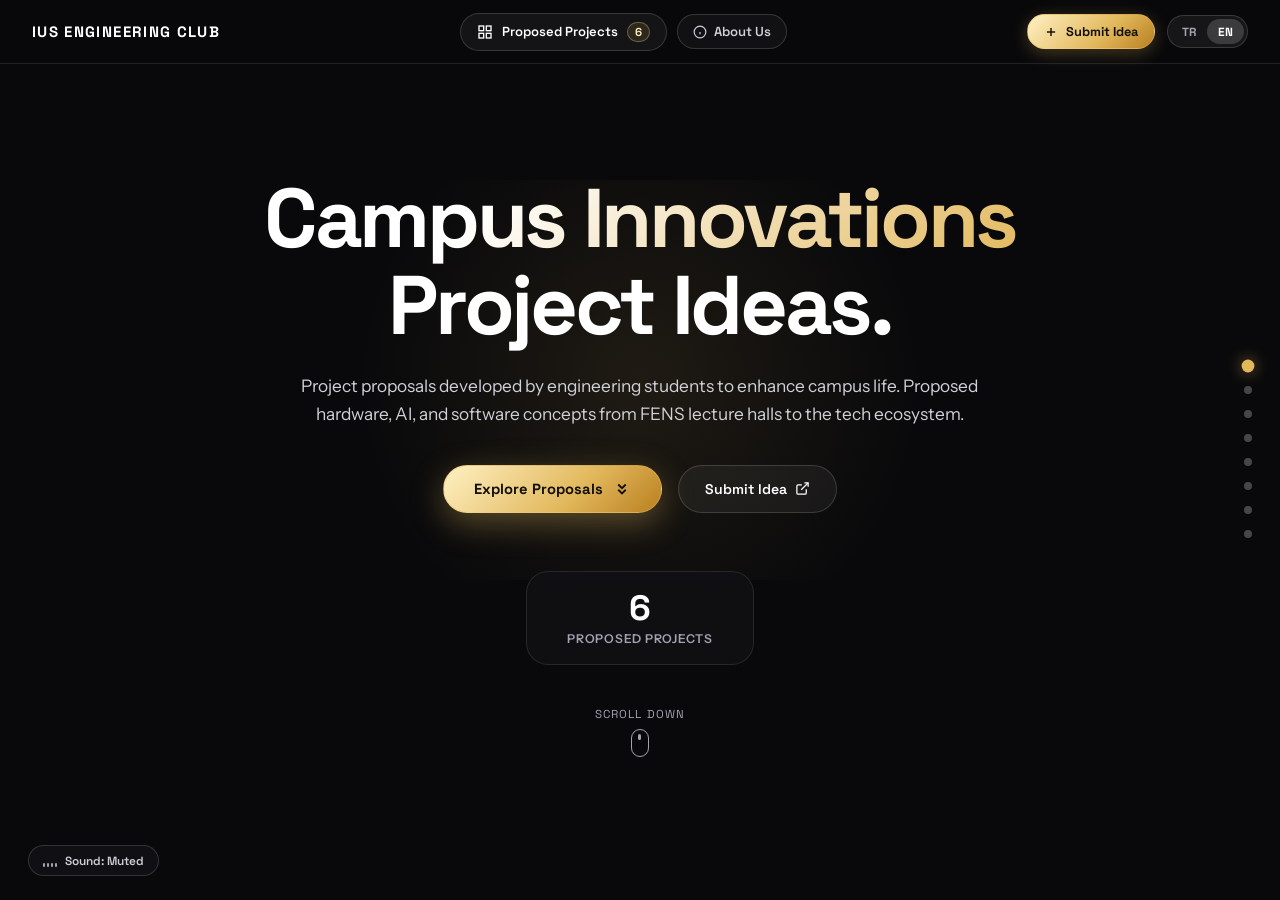
==== commit f8da493d: "feat(projects): add IUS HydroGen micro-hydroelectric campus turbine project" ====
--- a/projects/index.html
+++ b/projects/index.html
@@ -2,7 +2,7 @@
 <html lang="en">
 <head>
   <meta charset="UTF-8">
-  <meta name="viewport" content="width=device-width, initial-scale=1.0">
+  <meta name="viewport" content="width=device-width, initial-scale=1.0, viewport-fit=cover">
   <title id="page-title">IEC // Innovation Showcase — IUS Engineering Portfolio</title>
   <meta name="description" id="page-meta-desc" content="Student engineering project proposals and innovation portfolio at International University of Sarajevo (IUS). Hardware, IoT, software and AI initiatives engineered by FENS students.">
   <meta name="author" content="IUS Engineering Club (IEC)">
@@ -79,7 +79,7 @@
         "@id": "https://hasankaan28.github.io/ius-engineering-events-site/projects/#itemlist",
         "name": "IUS Engineering Club Proposed Project Ideas",
         "description": "Student engineering project proposals and campus innovation concepts engineered by FENS students.",
-        "numberOfItems": 5,
+        "numberOfItems": 6,
         "itemListElement": [
           {
             "@type": "ListItem",
@@ -110,6 +110,12 @@
             "position": 5,
             "name": "IUS Engineering Summit 2027 (Kariyer & Teknoloji Zirvesi)",
             "url": "https://hasankaan28.github.io/ius-engineering-events-site/projects/#ius-techsummit-2027"
+          },
+          {
+            "@type": "ListItem",
+            "position": 6,
+            "name": "IUS HydroGen (Kampüs Mikro Hidroelektrik Santrali)",
+            "url": "https://hasankaan28.github.io/ius-engineering-events-site/projects/#ius-hydro-plant"
           }
         ]
       }
@@ -489,7 +495,7 @@
 
         <div class="form-row two-cols">
           <div class="form-group">
-            <label for="edit-difficulty" data-i18n="label_difficulty">Zorluk Seviyesi (1 - 5)</label>
+            <label for="edit-difficulty" data-i18n="label_difficulty">Difficulty Level (1 - 5)</label>
             <div class="range-slider-group">
               <input type="range" id="edit-difficulty" min="1" max="5" value="3" step="1">
               <span class="range-val" id="edit-difficulty-val">3/5</span>
--- a/projects/style.css
+++ b/projects/style.css
@@ -1995,130 +1995,557 @@
   font-size: 0.72rem;
   color: var(--text-tertiary);
 }
-  color: var(--text-tertiary);
-}
 
 /* ==========================================================================
    RESPONSIVE DESIGN (TABLET & MOBILE)
    ========================================================================== */
+
+/* --------------------------------------------------------------------------
+   TABLET & SMALL DESKTOP (<= 1024px)
+   -------------------------------------------------------------------------- */
 @media (max-width: 1024px) {
   .project-stage {
     grid-template-columns: 1fr;
-    gap: 36px;
+    gap: 32px;
   }
   .side-progress-nav {
     display: none;
   }
 }
 
+/* --------------------------------------------------------------------------
+   MOBILE STANDARD (<= 768px)
+   -------------------------------------------------------------------------- */
 @media (max-width: 768px) {
   :root {
-    --nav-height: 58px;
-  }
-  
-  /* Disable rigid scroll-snap on small screens to prevent scroll-locking */
+    --nav-height: 56px;
+  }
+
+  /* Safe container dimensions & momentum scrolling */
+  html, body {
+    overflow-x: hidden;
+    max-width: 100vw;
+  }
+
+  /* Disable rigid desktop scroll-snap to prevent mobile scroll-locking */
   .showcase-scroll-container {
     scroll-snap-type: none;
-    height: 100vh;
-  }
+    height: 100dvh;
+    min-height: 100dvh;
+    overflow-y: auto;
+    overflow-x: hidden;
+    -webkit-overflow-scrolling: touch;
+  }
+
   .snap-section {
     min-height: auto;
     scroll-snap-align: none;
-    padding: calc(var(--nav-height) + 24px) 20px 48px;
-  }
-
-  /* Keep catalog access visible on mobile */
+    padding: calc(var(--nav-height) + 18px) 16px 42px;
+  }
+
+  /* Top Navigation Bar */
+  .nav-container {
+    padding: 0 14px;
+    gap: 8px;
+  }
+  .nav-brand {
+    flex-shrink: 0;
+  }
+  .brand-title {
+    font-size: 0.82rem;
+    letter-spacing: 0.05em;
+  }
   .nav-center-menu {
     display: flex;
+    gap: 6px;
   }
   .nav-menu-btn {
+    padding: 6px 11px;
+    font-size: 0.74rem;
+    min-height: 38px;
+  }
+  .nav-about-btn {
+    padding: 6px 11px;
+    font-size: 0.74rem;
+    min-height: 38px;
+  }
+  .nav-actions {
+    gap: 8px;
+  }
+  .btn-pill-primary {
     padding: 6px 12px;
     font-size: 0.74rem;
-  }
-  .nav-container {
-    padding: 0 16px;
-  }
-  .brand-title {
-    font-size: 0.82rem;
-  }
-
+    min-height: 38px;
+  }
+  .lang-switcher {
+    padding: 2px;
+  }
+  .lang-btn {
+    padding: 5px 9px;
+    font-size: 0.72rem;
+    min-height: 32px;
+  }
+
+  /* Hero Section */
+  .hero-section {
+    padding: calc(var(--nav-height) + 20px) 16px 36px;
+  }
+  .hero-backdrop-glow {
+    width: 100%;
+    max-width: 380px;
+    height: 240px;
+  }
   .hero-headline {
-    font-size: 2.4rem;
+    font-size: clamp(2.1rem, 7.8vw, 3.2rem);
+    line-height: 1.1;
+    margin-bottom: 16px;
   }
   .hero-subtitle {
-    font-size: 0.95rem;
+    font-size: clamp(0.9rem, 3.6vw, 1.02rem);
+    line-height: 1.55;
+    max-width: 100%;
+    margin: 0 auto 24px;
+    padding: 0 4px;
+  }
+  .hero-cta-group {
+    display: flex;
+    flex-direction: column;
+    width: 100%;
+    max-width: 320px;
+    margin: 0 auto 24px;
+    gap: 10px;
+  }
+  .hero-cta-group .btn-glow-primary,
+  .hero-cta-group .btn-pill-secondary {
+    width: 100%;
+    justify-content: center;
+    min-height: 48px;
+    font-size: 0.88rem;
   }
   .hero-stats-bar {
     display: grid;
     grid-template-columns: repeat(2, 1fr);
-    gap: 16px;
-    padding: 16px 20px;
+    gap: 12px;
+    padding: 14px 18px;
     width: 100%;
-    margin-top: 24px;
-  }
-  @media (max-width: 400px) {
-    .hero-stats-bar {
-      grid-template-columns: 1fr;
-    }
+    max-width: 360px;
+    margin: 12px auto 0;
+  }
+  .stat-number {
+    font-size: 1.8rem;
+    margin-bottom: 4px;
+  }
+  .stat-label {
+    font-size: 0.7rem;
   }
   .stat-divider {
     display: none;
   }
   .scroll-down-hint {
-    margin-top: 28px;
-    margin-bottom: 24px;
-  }
-
+    margin-top: 24px;
+    margin-bottom: 16px;
+  }
+
+  /* Project Showcase Stage & Order */
+  .project-stage {
+    display: flex;
+    flex-direction: column;
+    gap: 20px;
+    max-width: 100%;
+  }
+
+  /* Visual concept render at top on mobile for maximum engagement */
+  .project-visual-stage {
+    order: -1;
+    width: 100%;
+    margin-bottom: 4px;
+  }
+  .visual-canvas-card {
+    aspect-ratio: 16 / 9;
+    border-radius: 14px;
+    width: 100%;
+  }
+  .visual-gallery-thumbs {
+    gap: 8px;
+    overflow-x: auto;
+    -webkit-overflow-scrolling: touch;
+    padding-bottom: 4px;
+  }
+  .thumb-item {
+    width: 68px;
+    height: 42px;
+    min-width: 68px;
+    border-radius: 6px;
+  }
+  .thumb-item img {
+    border-radius: 5px;
+  }
+
+  /* Project Narrative */
+  .project-header-meta {
+    gap: 8px;
+    padding-bottom: 8px;
+    flex-wrap: wrap;
+  }
+  .project-category-text {
+    font-size: 0.76rem;
+  }
+  .badge-status,
+  .badge-sponsor {
+    font-size: 0.68rem;
+    padding: 3px 8px;
+  }
+  .project-lead-meta {
+    font-size: 0.72rem;
+  }
+  .project-title {
+    font-size: clamp(1.45rem, 5.8vw, 2rem);
+    line-height: 1.2;
+    margin-top: 4px;
+    margin-bottom: 6px;
+  }
+  .project-tagline {
+    font-size: 0.92rem;
+    line-height: 1.5;
+    color: var(--text-secondary);
+    margin-bottom: 10px;
+  }
+  .project-difficulty-bar {
+    gap: 8px;
+    font-size: 0.74rem;
+  }
+  .diff-dot {
+    width: 10px;
+    height: 5px;
+  }
   .project-cards-container {
-    gap: 16px;
+    gap: 12px;
+    margin-top: 10px;
+  }
+  .feature-glass-card {
+    padding: 2px 0 2px 14px;
+    border-left-width: 2.5px;
+  }
+  .card-title-text {
+    font-size: 0.72rem;
+    letter-spacing: 0.07em;
+  }
+  .card-body-text {
+    font-size: 0.88rem;
+    line-height: 1.55;
+  }
+  .tech-specs-wrapper {
+    margin-top: 8px;
+    gap: 6px;
+  }
+  .specs-scope-label {
+    font-size: 0.66rem;
   }
   .tech-specs-bar {
+    display: grid;
     grid-template-columns: repeat(2, 1fr);
+    gap: 8px;
+    padding: 10px 12px;
+    border-radius: var(--radius-sm);
+  }
+  .spec-name {
+    font-size: 0.64rem;
+  }
+  .spec-val {
+    font-size: 0.82rem;
+    word-break: break-word;
+  }
+  .project-actions-row {
+    display: flex;
+    gap: 8px;
+    width: 100%;
+    align-items: stretch;
+    margin-top: 14px;
+  }
+  .btn-inspect-trigger {
+    flex: 1;
+    justify-content: center;
+    min-height: 46px;
+    font-size: 0.82rem;
+    padding: 10px 14px;
+  }
+  .btn-icon-subtle {
+    min-width: 46px;
+    min-height: 46px;
+    width: 46px;
+    height: 46px;
+    flex-shrink: 0;
+  }
+  .btn-edit-trigger {
+    min-height: 46px;
+    padding: 10px 14px;
+    font-size: 0.8rem;
+  }
+
+  /* Fixed Ambient Sound Pill */
+  .sound-pill {
+    left: 14px;
+    bottom: max(14px, env(safe-area-inset-bottom) + 8px);
+    padding: 7px 12px;
+    font-size: 0.72rem;
+    min-height: 38px;
+  }
+
+  /* Catalog Drawer */
+  .drawer-panel {
+    width: 100%;
+    max-width: 100%;
+    height: 100dvh;
+    border-radius: 0;
+  }
+  .drawer-header {
+    padding: 16px 18px;
+  }
+  .drawer-title-group h2 {
+    font-size: 1.15rem;
+  }
+  .drawer-close-btn {
+    width: 44px;
+    height: 44px;
+    min-width: 44px;
+  }
+  .drawer-search-box {
+    padding: 12px 18px;
+  }
+  .drawer-search-box input {
+    font-size: 16px; /* Prevents auto-zoom in iOS Safari */
+  }
+  .drawer-controls-bar {
+    padding: 12px 18px;
+    gap: 10px;
+  }
+  .drawer-category-chips {
+    display: flex;
+    gap: 6px;
+    overflow-x: auto;
+    -webkit-overflow-scrolling: touch;
+    padding-bottom: 6px;
+  }
+  .chip-filter-btn {
+    min-height: 38px;
+    padding: 6px 14px;
+    font-size: 0.74rem;
+  }
+  .drawer-list {
+    padding: 12px 18px calc(24px + env(safe-area-inset-bottom));
+  }
+  .drawer-card-item {
+    padding: 12px 14px;
+    min-height: 60px;
+  }
+
+  /* Detail Inspection Modal */
+  .detail-modal-wrapper {
+    padding: 10px 8px;
+  }
+  .detail-modal-dialog {
+    max-height: 94dvh;
+    border-radius: 16px;
+    width: 100%;
+    padding: 0;
+  }
+  .detail-modal-header {
+    padding: 16px 16px 12px;
+  }
+  .modal-close-btn {
+    width: 44px;
+    height: 44px;
+    min-width: 44px;
+    top: 12px;
+    right: 12px;
+  }
+  .detail-title {
+    font-size: clamp(1.2rem, 5vw, 1.55rem);
+    padding-right: 40px;
+  }
+  .detail-tagline {
+    font-size: 0.88rem;
+    line-height: 1.45;
+  }
+  .detail-modal-body {
+    padding: 14px 16px;
+    gap: 14px;
+  }
+  .detail-grid-row {
+    grid-template-columns: 1fr;
     gap: 12px;
-    padding: 12px 14px;
-  }
-  @media (max-width: 440px) {
-    .tech-specs-bar {
-      grid-template-columns: 1fr;
-    }
+  }
+  .detail-modal-footer {
+    padding: 12px 16px calc(14px + env(safe-area-inset-bottom));
+    flex-direction: column;
+    width: 100%;
+    gap: 8px;
+  }
+  .detail-modal-footer button,
+  .detail-modal-footer a {
+    width: 100%;
+    justify-content: center;
+    min-height: 44px;
+  }
+
+  /* Propose / Edit Modal */
+  .edit-modal-wrapper {
+    padding: 10px 8px;
+  }
+  .edit-modal-dialog {
+    padding: 18px 16px calc(20px + env(safe-area-inset-bottom));
+    border-radius: 16px;
+    max-height: 94dvh;
+    width: 100%;
   }
   .form-row.two-cols {
     grid-template-columns: 1fr;
+    gap: 12px;
+  }
+  .form-group input,
+  .form-group textarea,
+  .form-group select {
+    font-size: 16px !important; /* iOS Safari auto-zoom prevention */
+    min-height: 44px;
   }
   .image-gallery-picker {
-    grid-template-columns: repeat(3, 1fr);
-  }
-  .detail-modal-dialog {
+    grid-template-columns: repeat(2, 1fr);
+    gap: 8px;
+  }
+
+  /* About Us Section */
+  .about-section {
+    padding: calc(var(--nav-height) + 16px) 16px 48px;
+  }
+  .about-container {
     padding: 0;
-  }
-  .detail-modal-header,
-  .detail-modal-body,
-  .detail-modal-footer {
-    padding: 20px;
-  }
-
+    max-width: 100%;
+  }
+  .about-headline {
+    font-size: clamp(1.75rem, 6.2vw, 2.5rem);
+    line-height: 1.15;
+  }
+  .about-lead {
+    font-size: 0.92rem;
+    line-height: 1.6;
+  }
   .about-pillars-grid {
     grid-template-columns: 1fr;
-    gap: 16px;
+    gap: 12px;
+  }
+  .about-pillar-card {
+    padding: 18px 16px;
   }
   .about-metrics-bar {
     display: grid;
     grid-template-columns: repeat(2, 1fr);
-    gap: 16px;
-    padding: 16px 20px;
-    width: 100%;
+    gap: 12px;
+    padding: 14px 16px;
   }
   .about-metric-divider {
     display: none;
+  }
+  .about-metric-val {
+    font-size: 1.7rem;
+  }
+  .about-metric-lbl {
+    font-size: 0.7rem;
   }
   .about-actions-group {
     flex-direction: column;
     width: 100%;
+    max-width: 320px;
+    margin: 0 auto;
+    gap: 10px;
   }
   .about-actions-group .btn-glow-primary,
   .about-actions-group .btn-pill-secondary {
     width: 100%;
     justify-content: center;
+    min-height: 48px;
+  }
+
+  /* Toast Notification */
+  .toast-container {
+    bottom: max(16px, env(safe-area-inset-bottom) + 8px);
+    left: 16px;
+    right: 16px;
+    transform: none;
+    width: auto;
+    max-width: calc(100vw - 32px);
+  }
+  .toast {
+    max-width: 100%;
+    text-align: center;
+  }
+}
+
+/* --------------------------------------------------------------------------
+   SMALL PHONES (<= 480px, e.g. iPhone 13/14/15, Galaxy S23, Pixel)
+   -------------------------------------------------------------------------- */
+@media (max-width: 480px) {
+  .nav-container {
+    padding: 0 10px;
+    gap: 6px;
+  }
+  .brand-title {
+    font-size: 0.76rem;
+    letter-spacing: 0.03em;
+  }
+  .nav-about-btn {
+    display: none; /* Secondary link hidden in header; accessible in drawer */
+  }
+  .btn-pill-primary {
+    padding: 6px 10px;
+    font-size: 0.72rem;
+  }
+  .btn-pill-primary svg {
+    width: 12px;
+    height: 12px;
+  }
+  .nav-menu-btn {
+    padding: 5px 9px;
+    font-size: 0.72rem;
+  }
+  .counter-chip {
+    padding: 1px 5px;
+    font-size: 0.68rem;
+  }
+  .lang-btn {
+    padding: 4px 7px;
+    font-size: 0.7rem;
+  }
+
+  .tech-specs-bar {
+    grid-template-columns: repeat(2, 1fr);
+    gap: 6px;
+    padding: 8px 10px;
+  }
+  .hero-stats-bar {
+    grid-template-columns: repeat(2, 1fr);
+    gap: 10px;
+    padding: 12px 14px;
+  }
+}
+
+/* --------------------------------------------------------------------------
+   VERY NARROW SCREENS (<= 360px, e.g. Galaxy Fold outer, compact devices)
+   -------------------------------------------------------------------------- */
+@media (max-width: 360px) {
+  .brand-title {
+    font-size: 0.7rem;
+  }
+  .hero-stats-bar {
+    grid-template-columns: 1fr;
+    gap: 8px;
+  }
+  .tech-specs-bar {
+    grid-template-columns: 1fr;
+    gap: 6px;
+  }
+  .about-metrics-bar {
+    grid-template-columns: 1fr;
+    gap: 8px;
   }
 }
 
